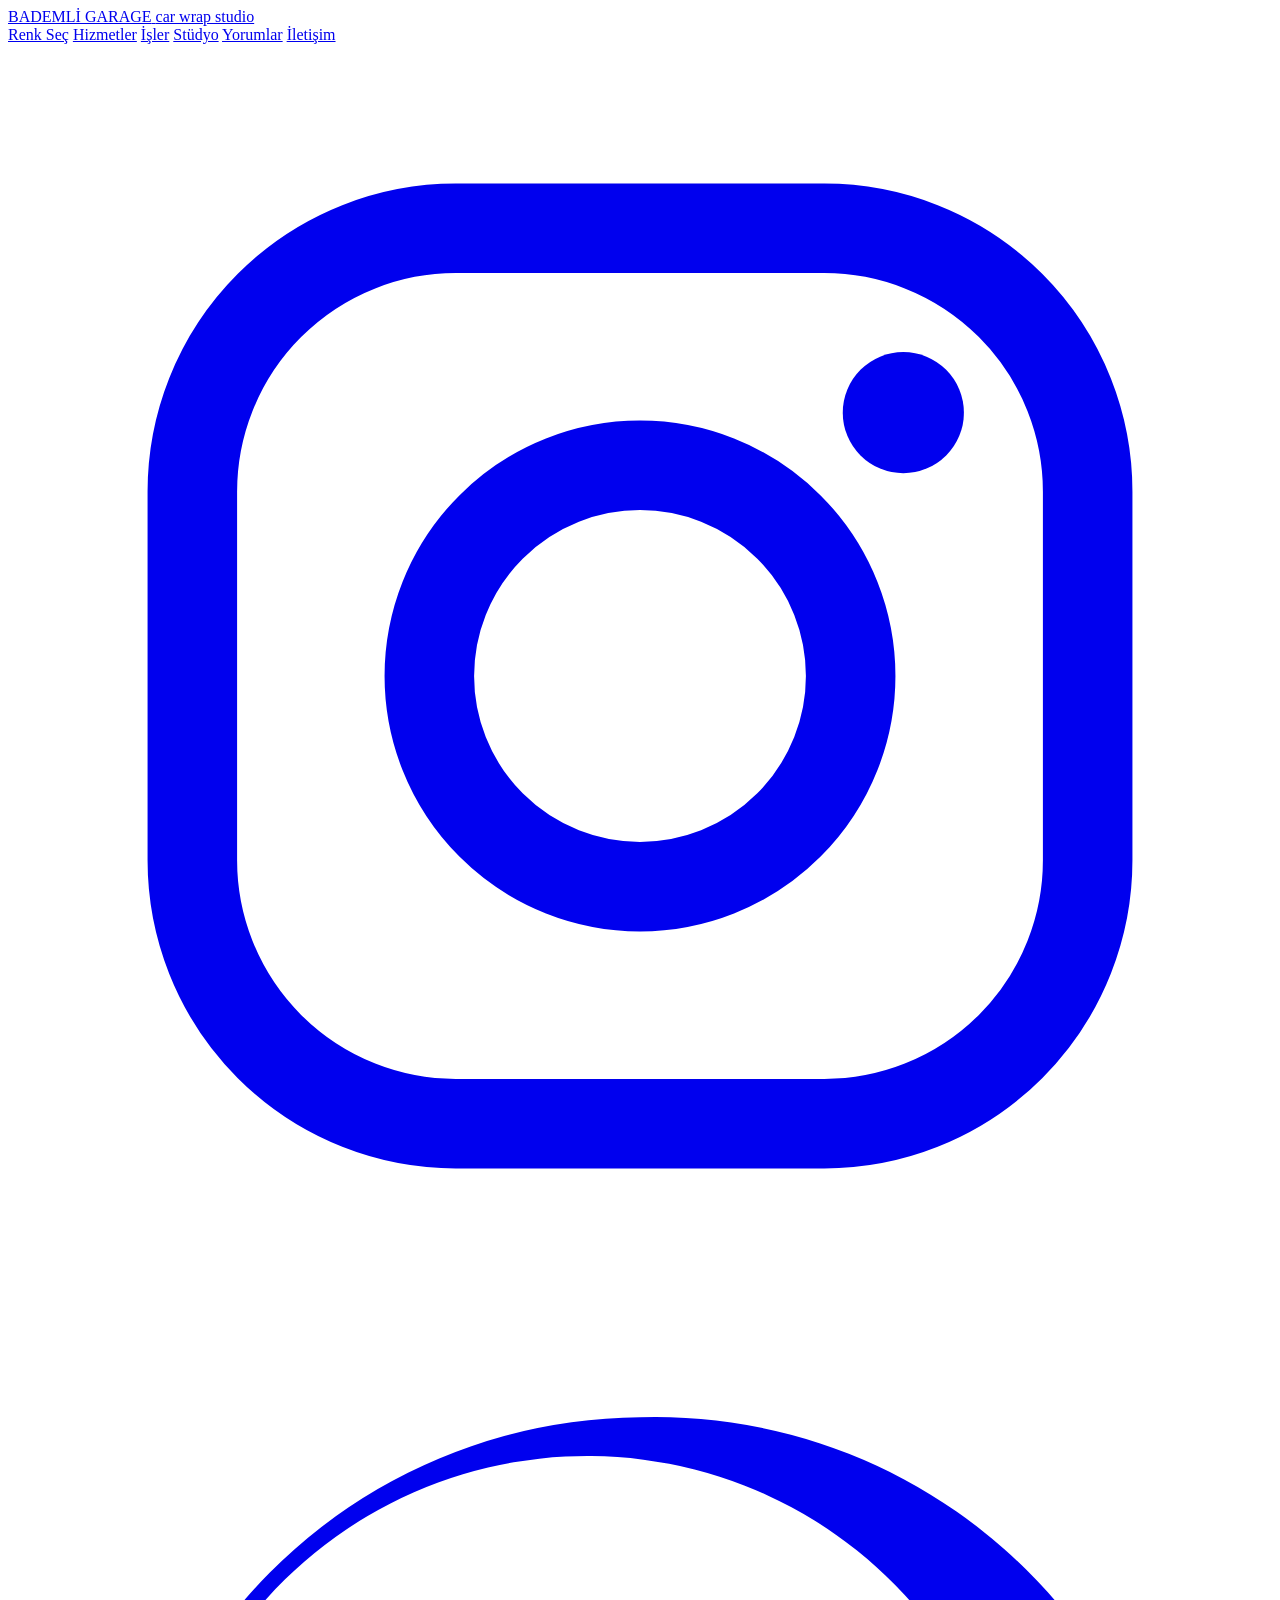
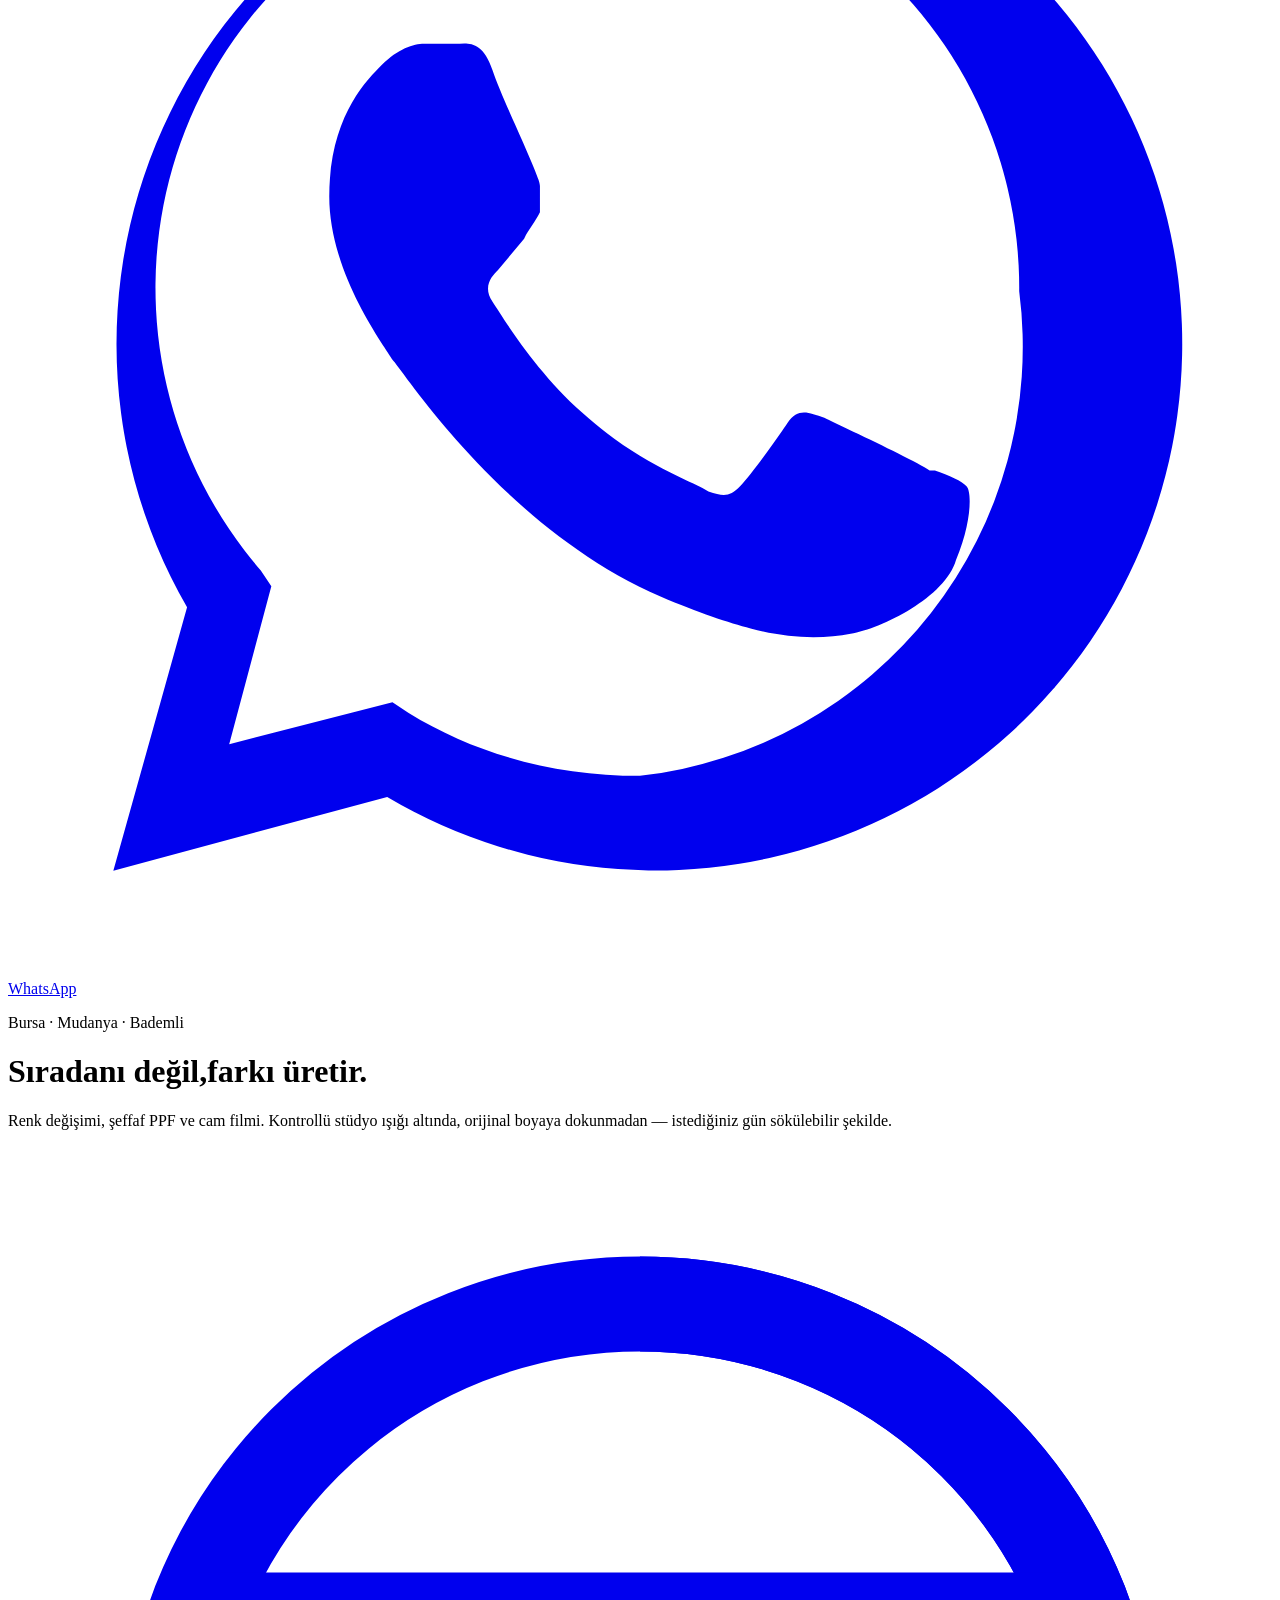
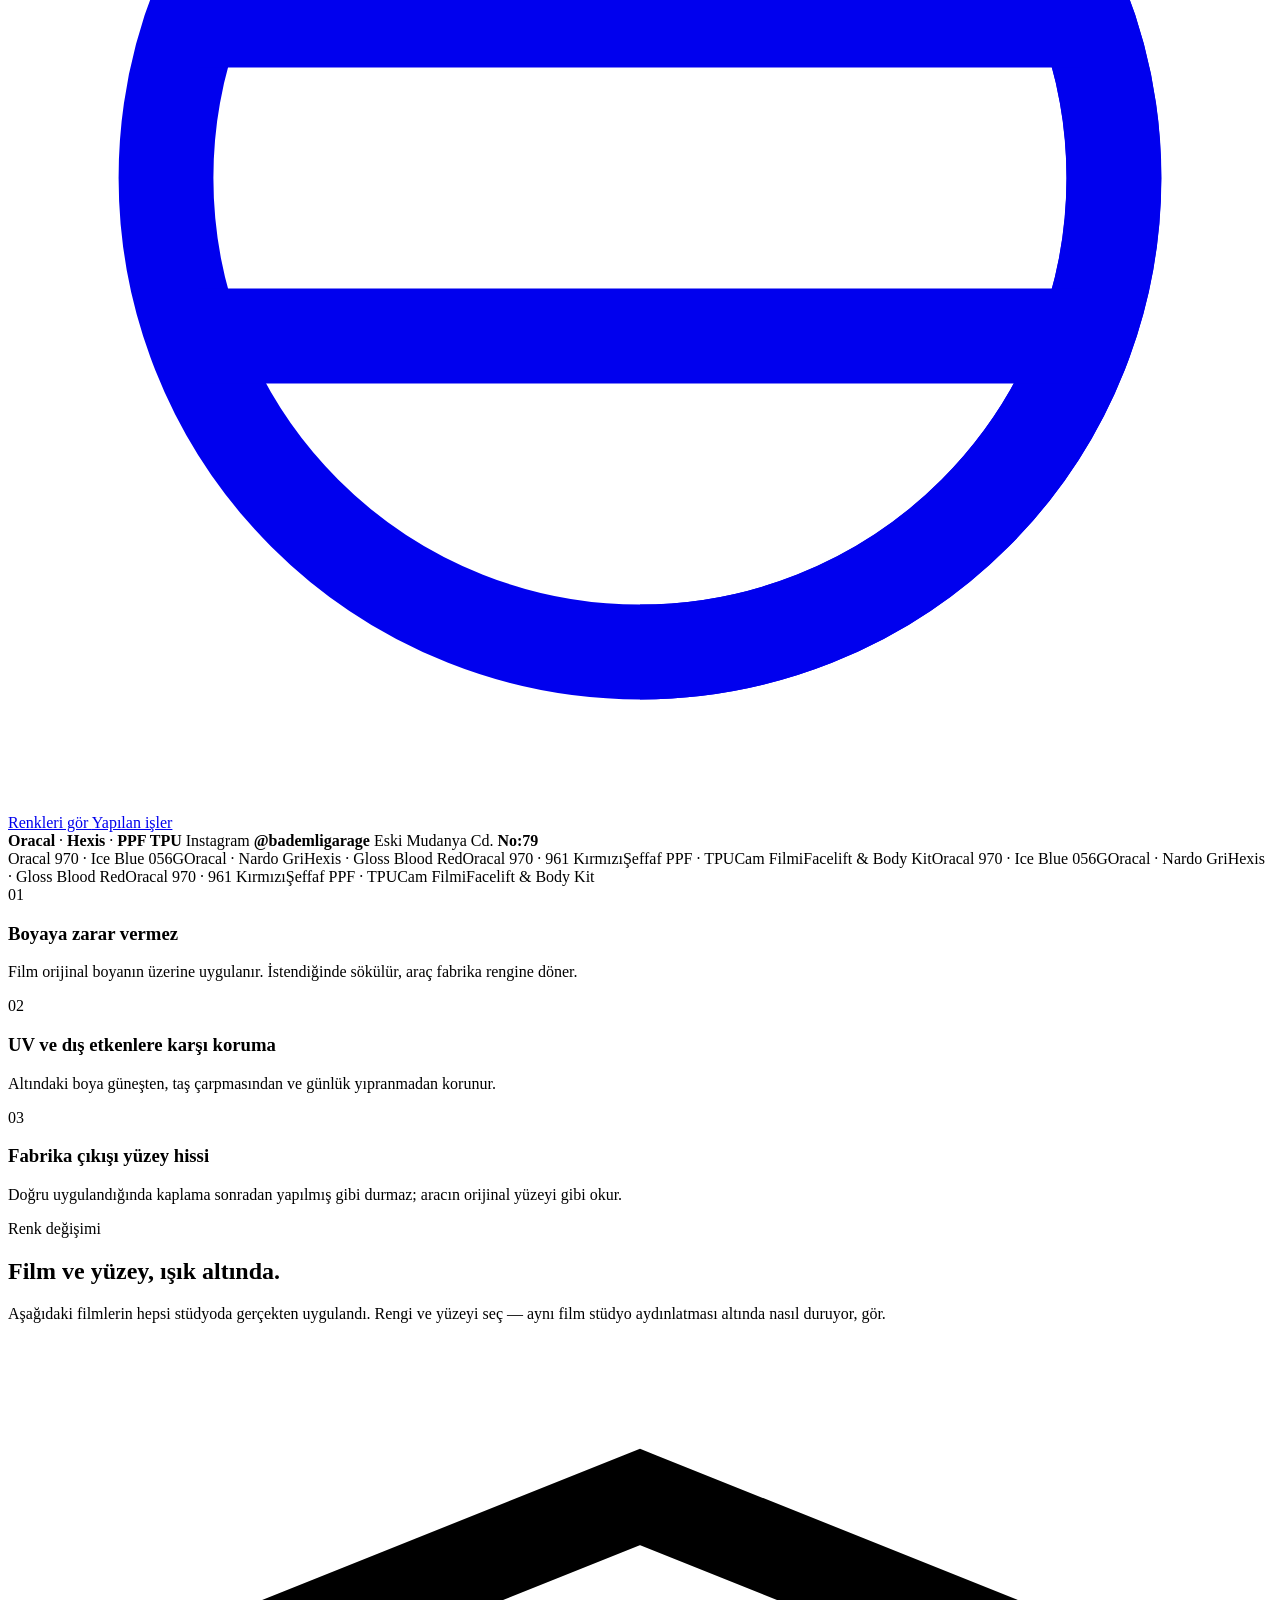
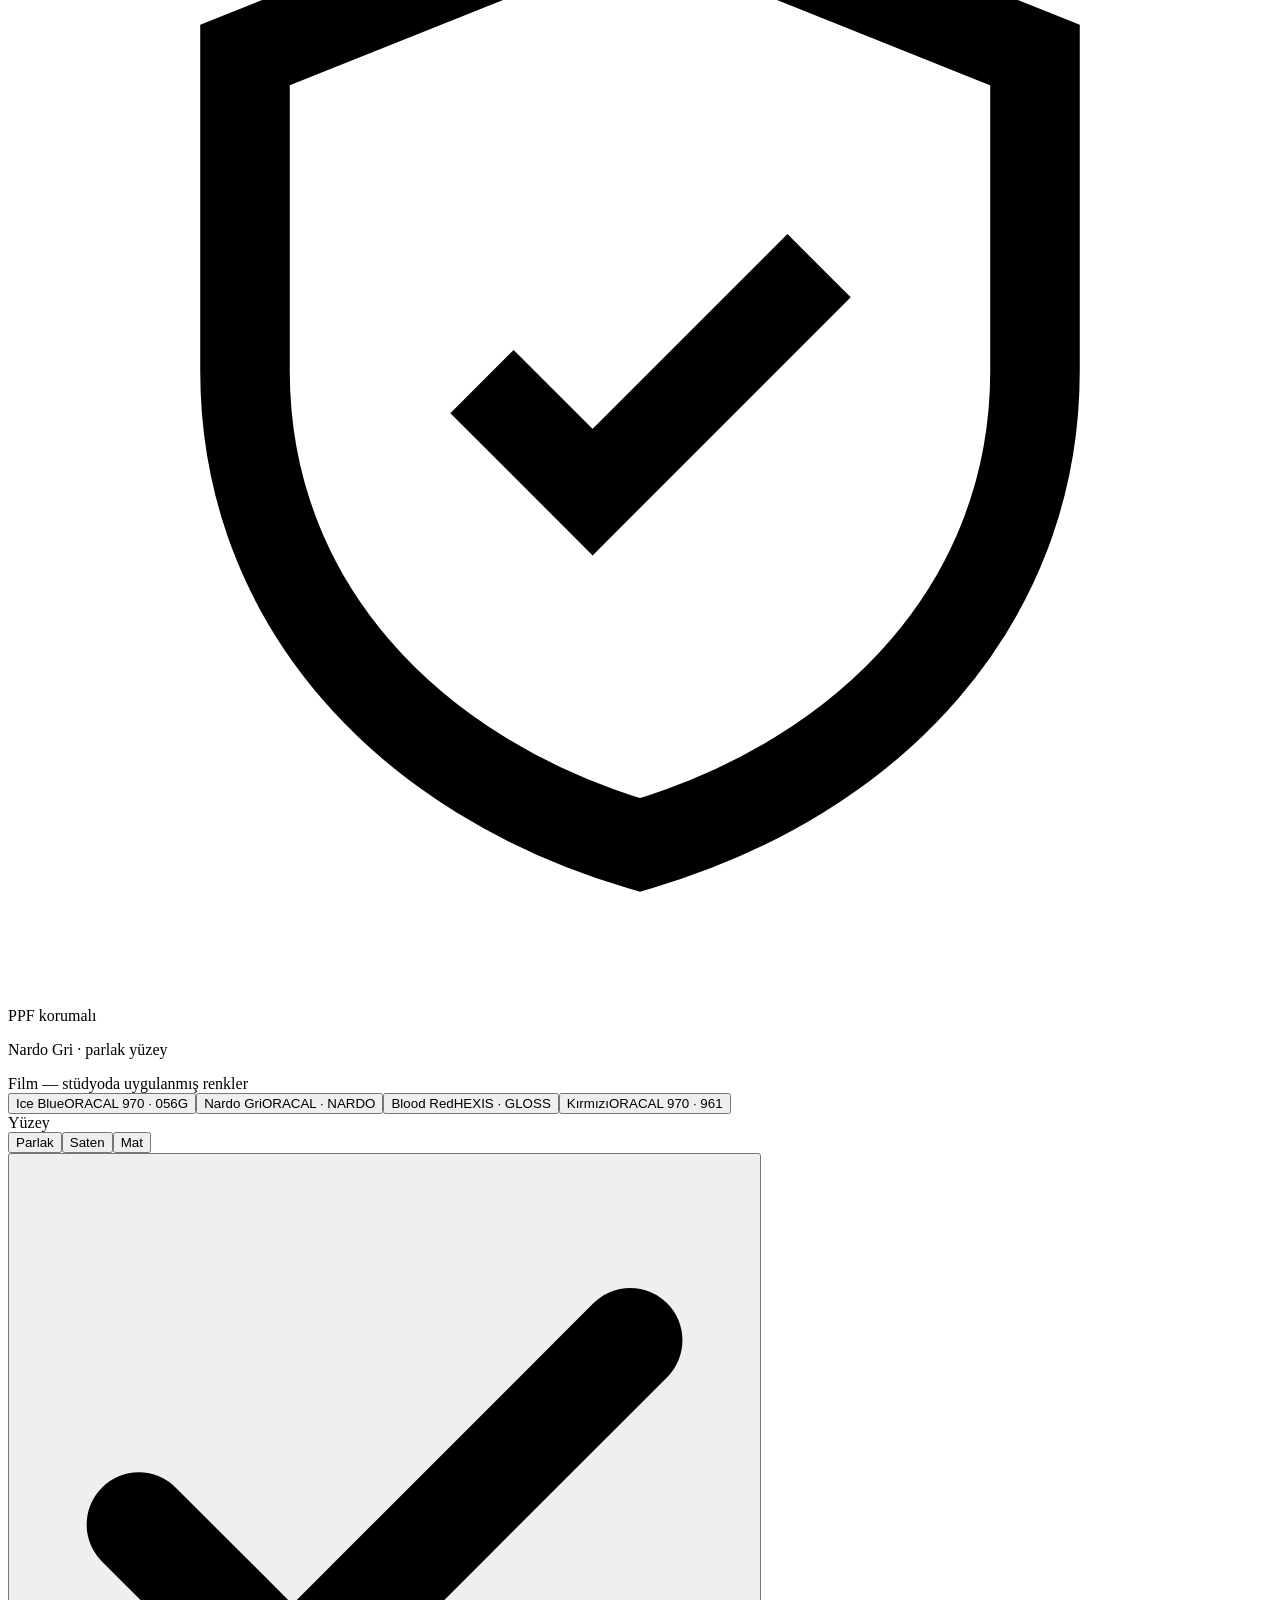
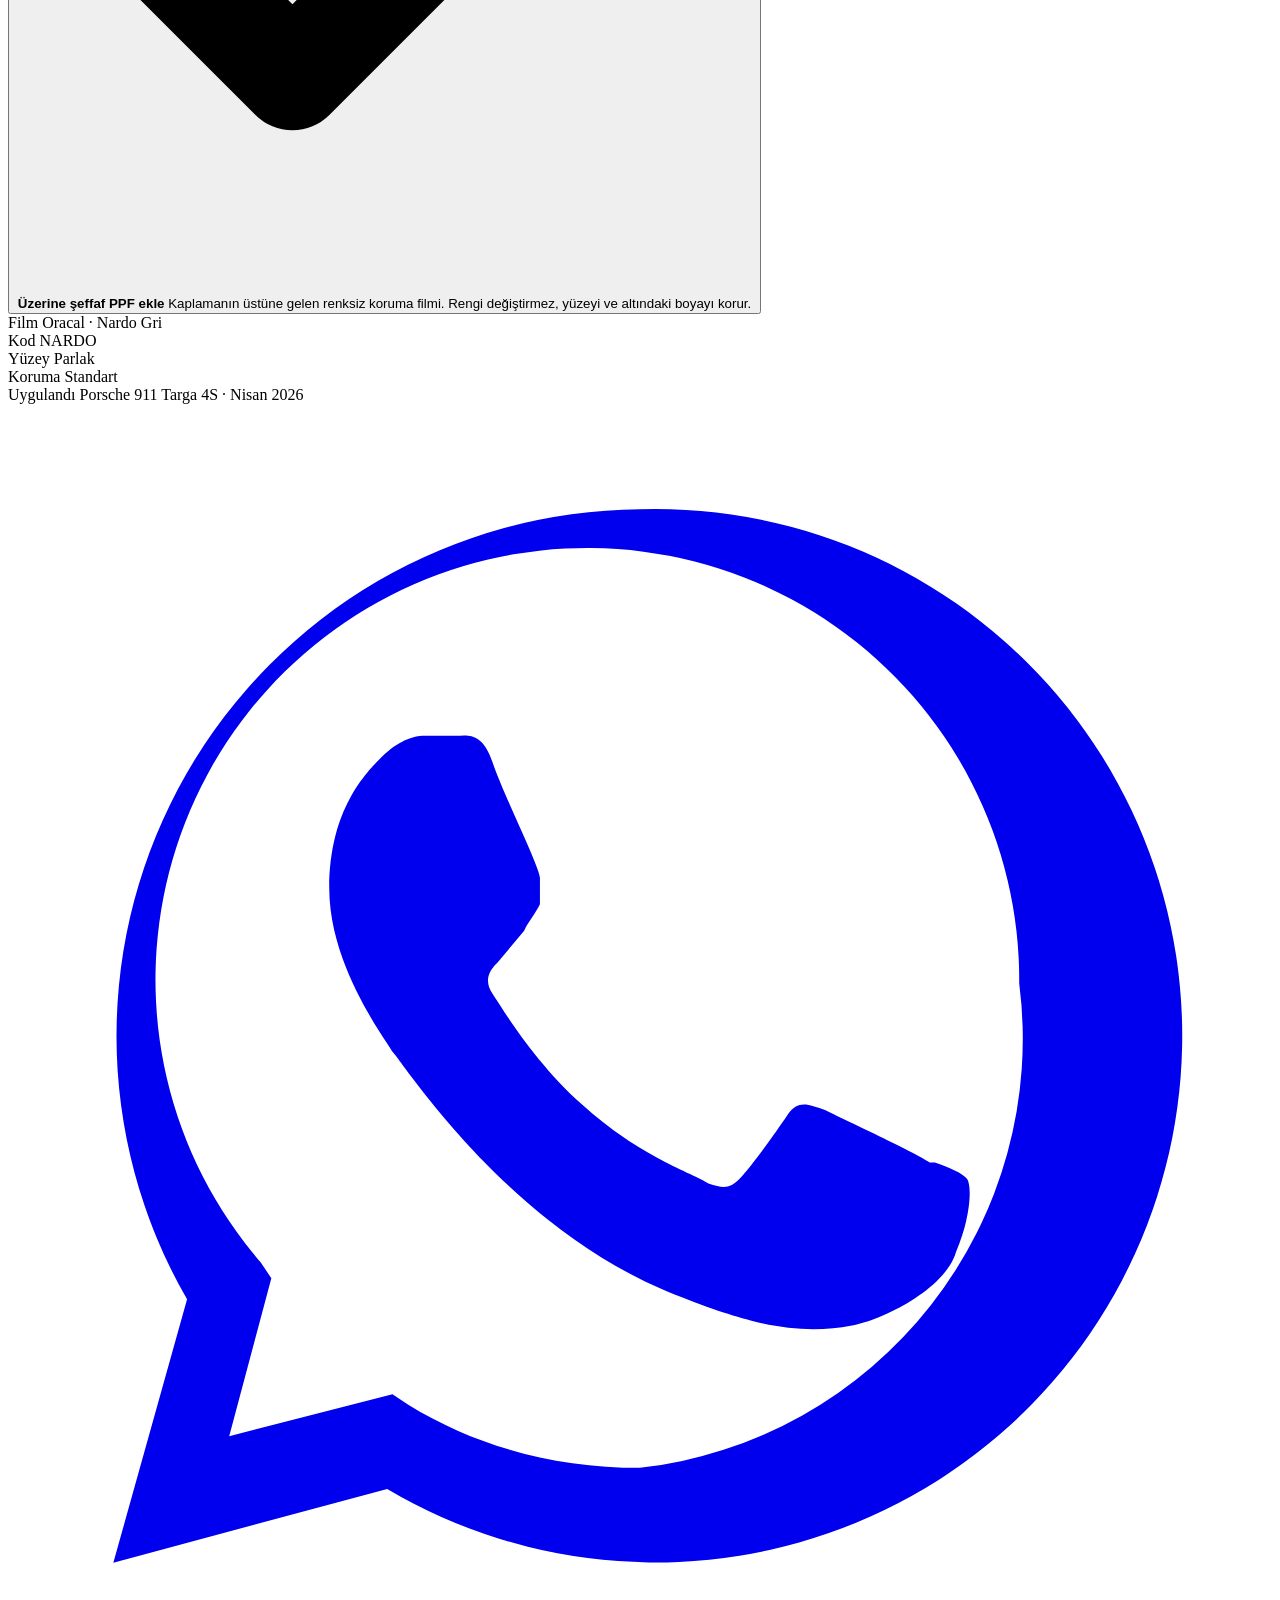
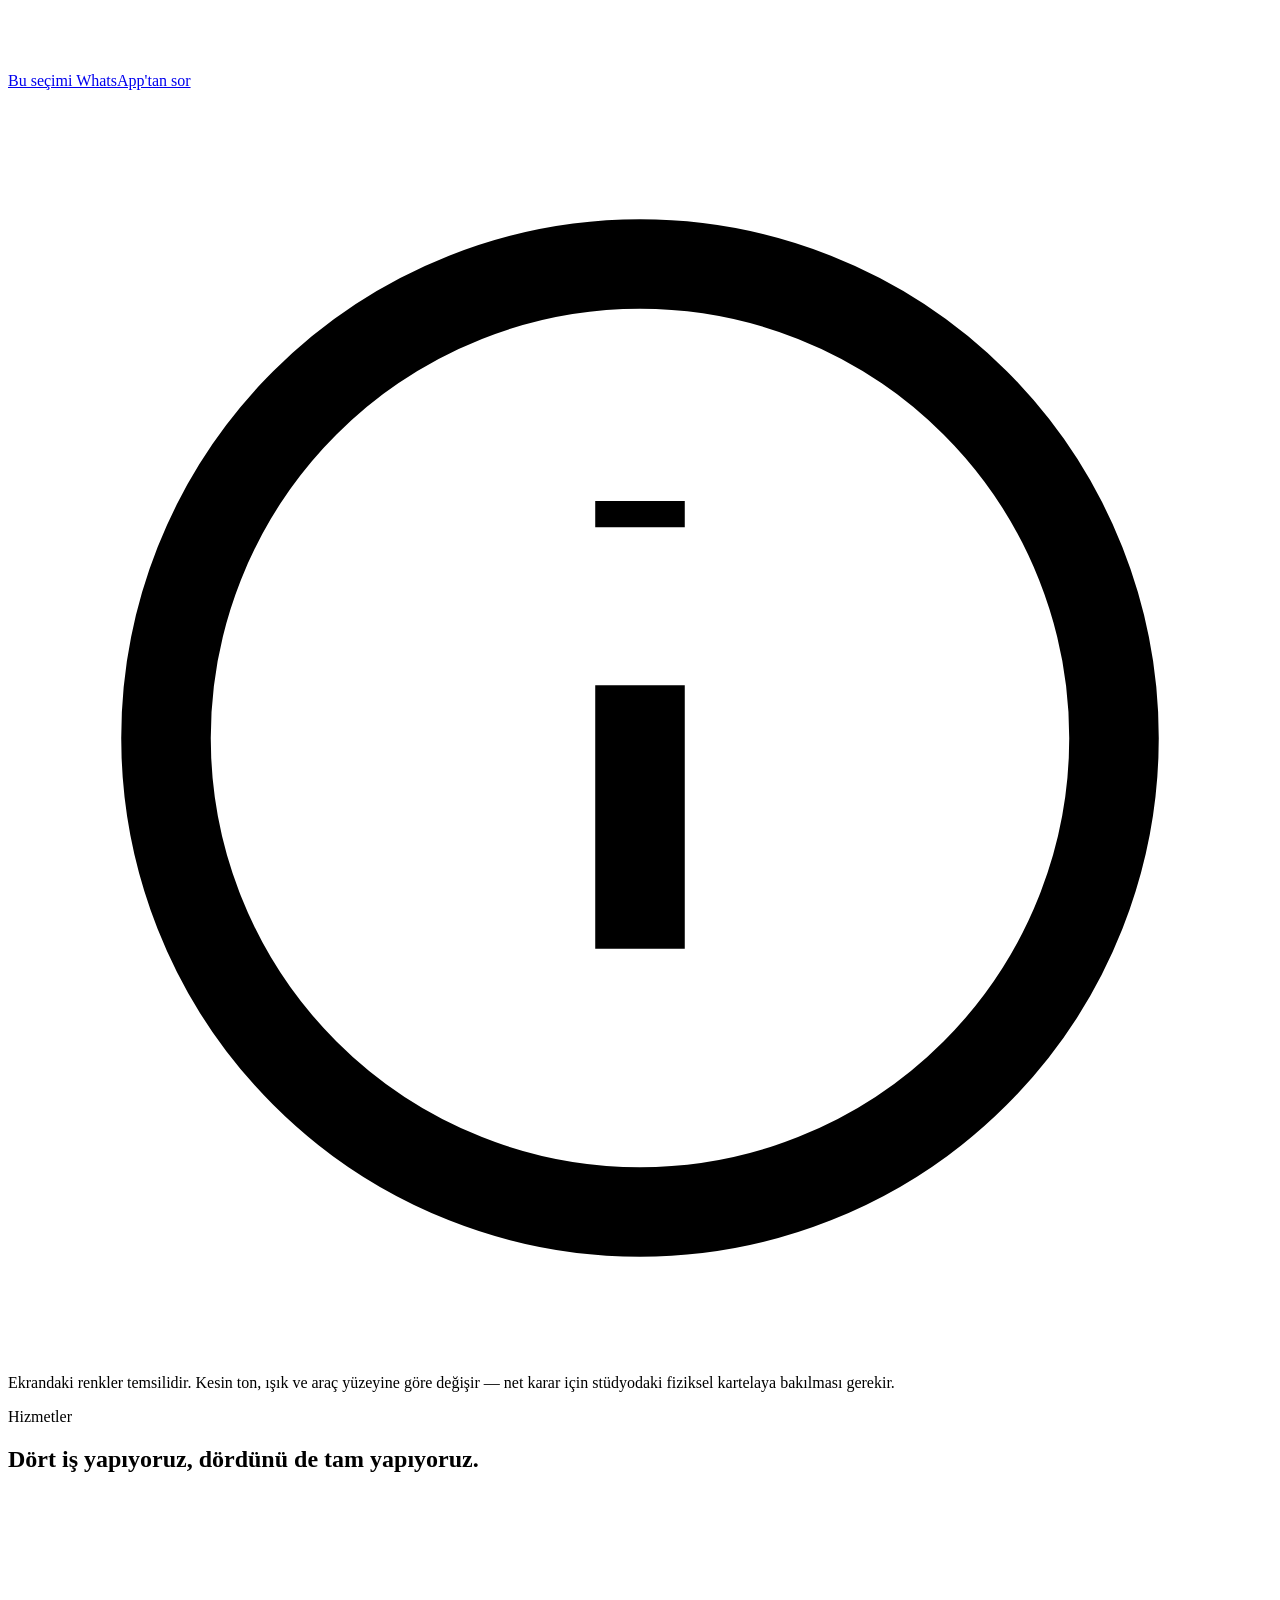
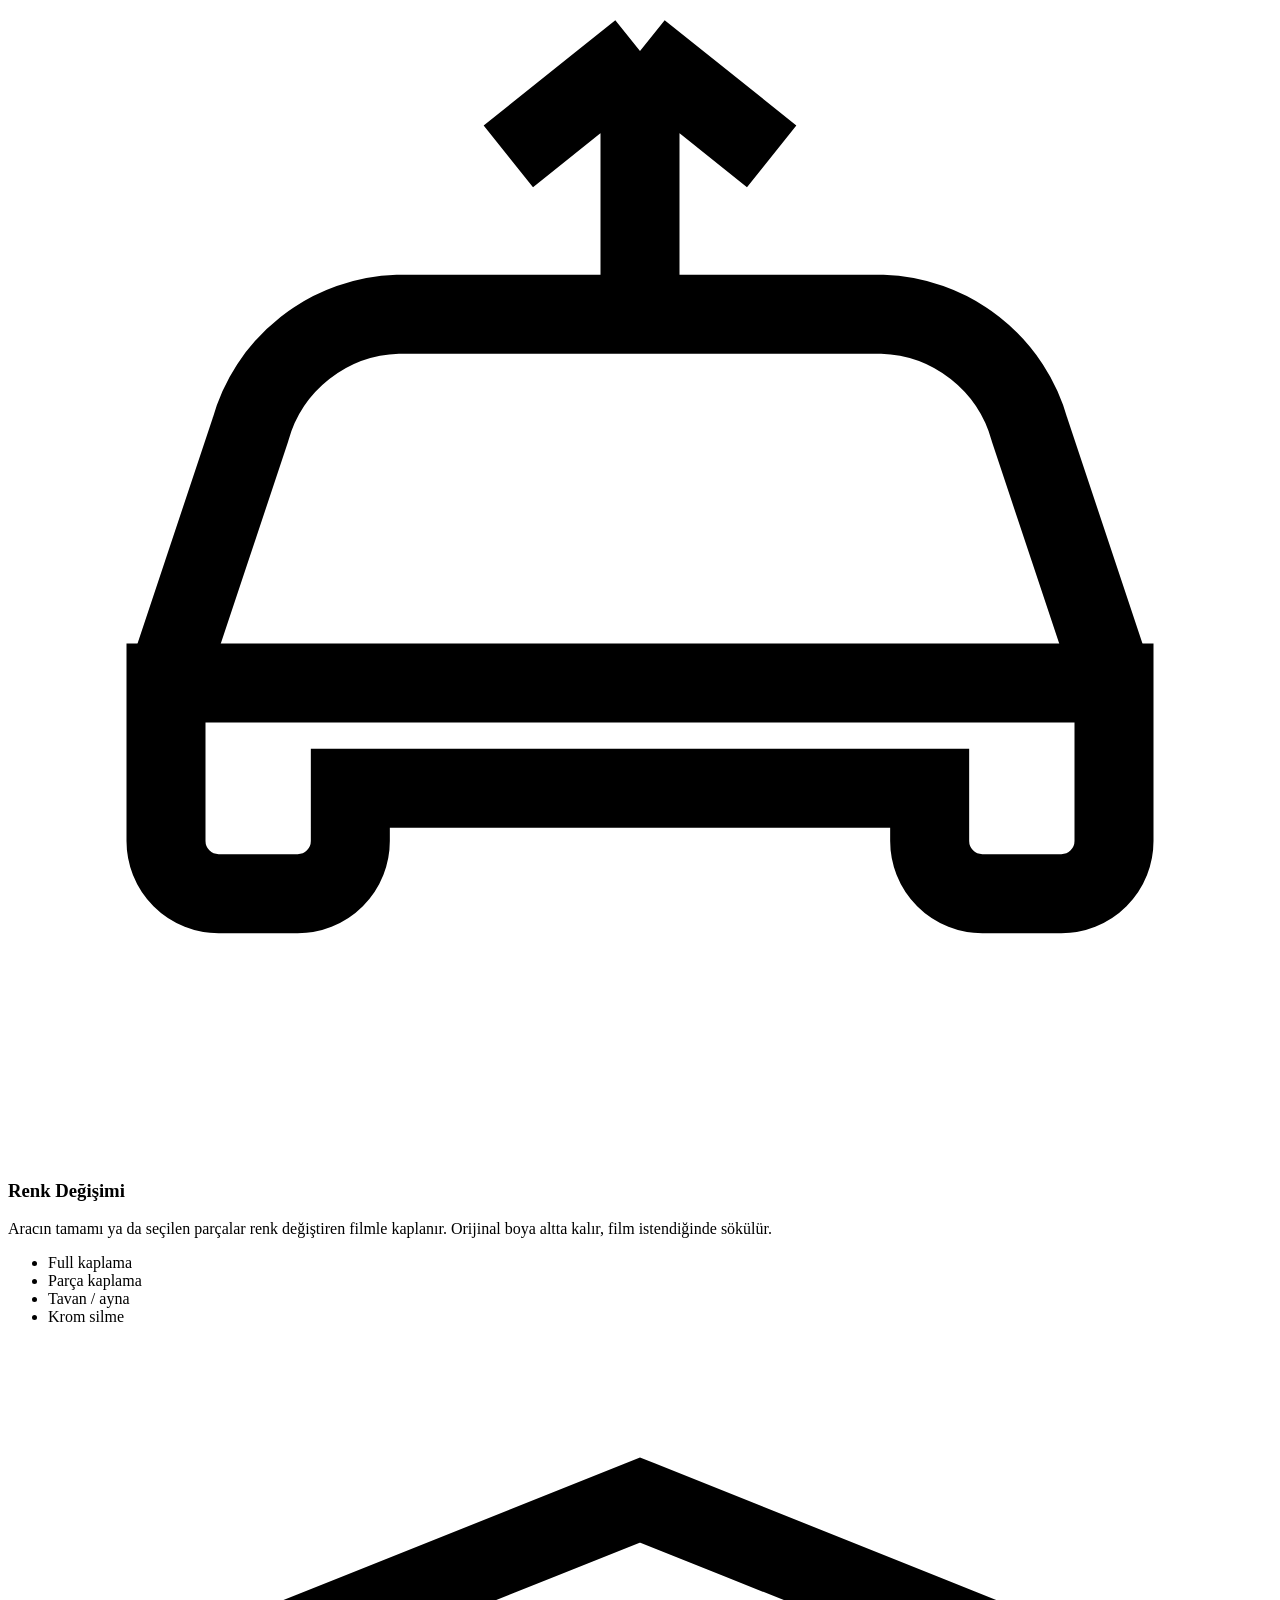
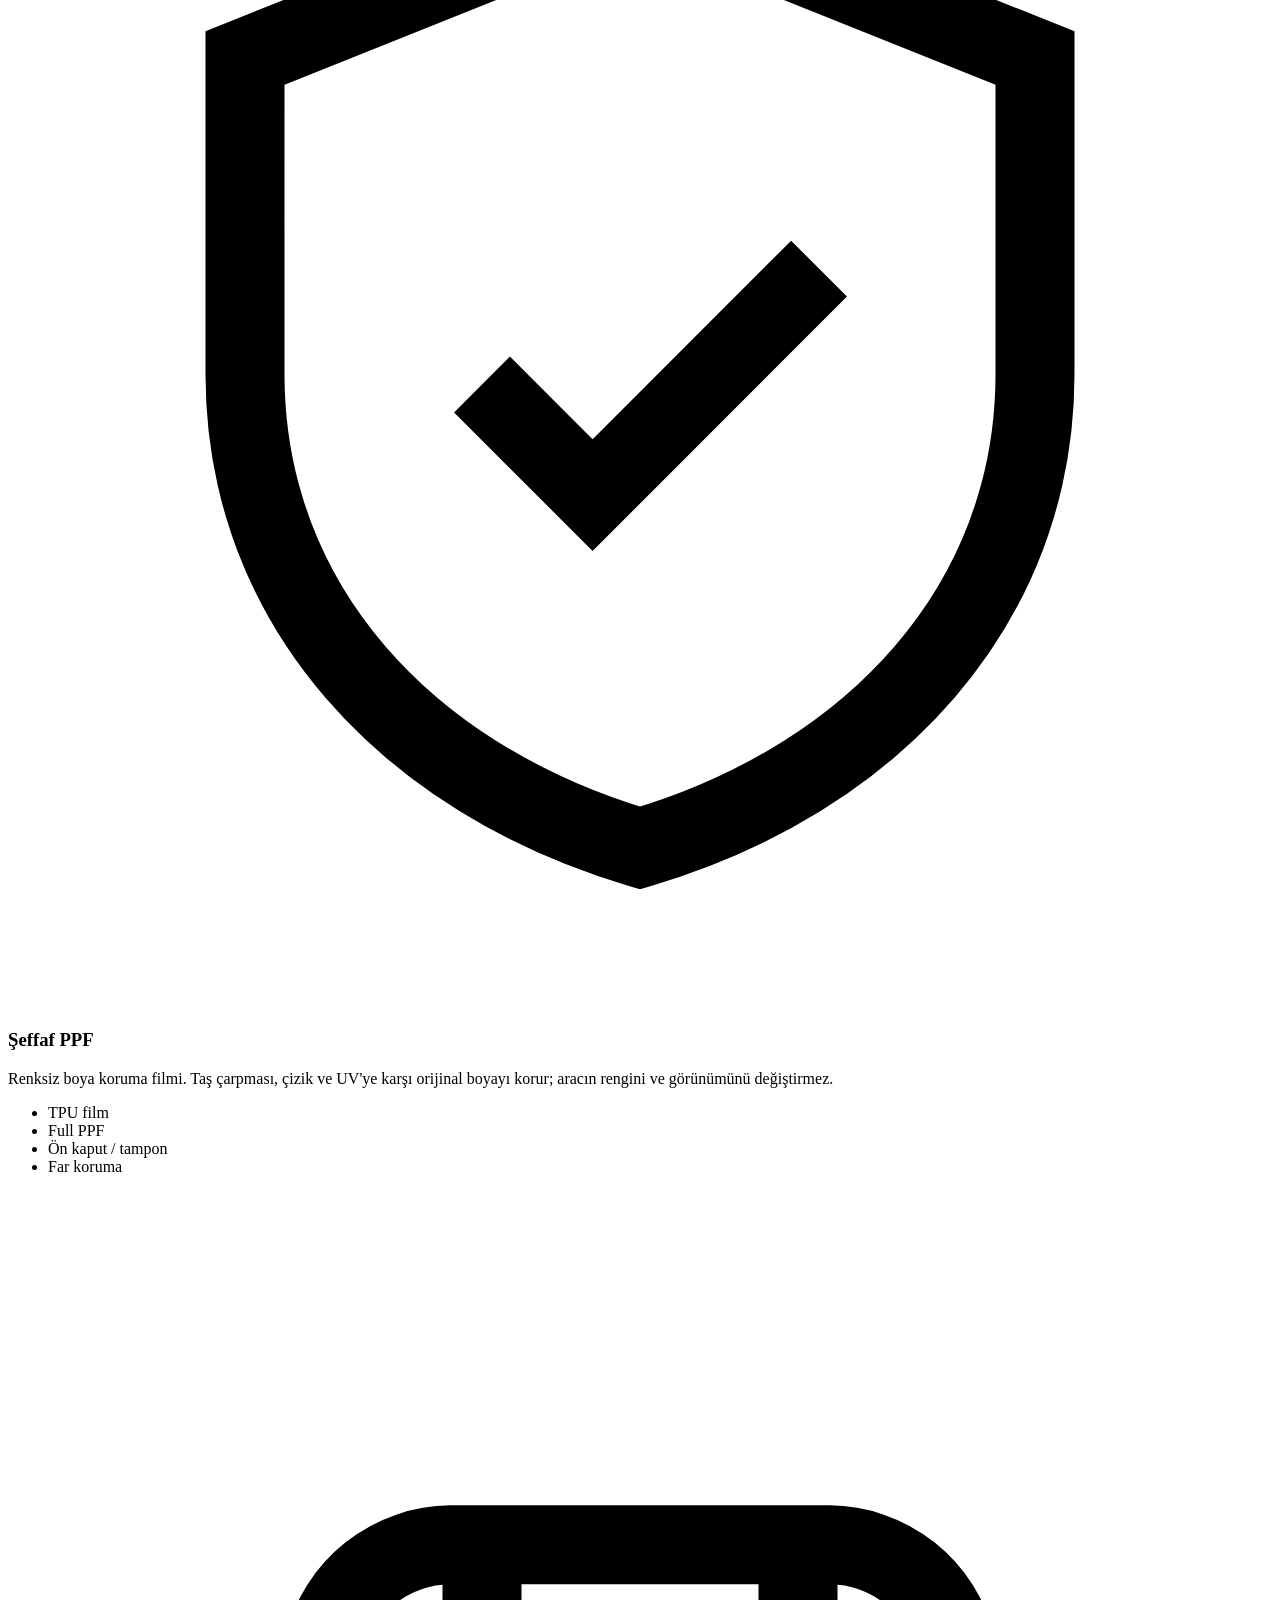
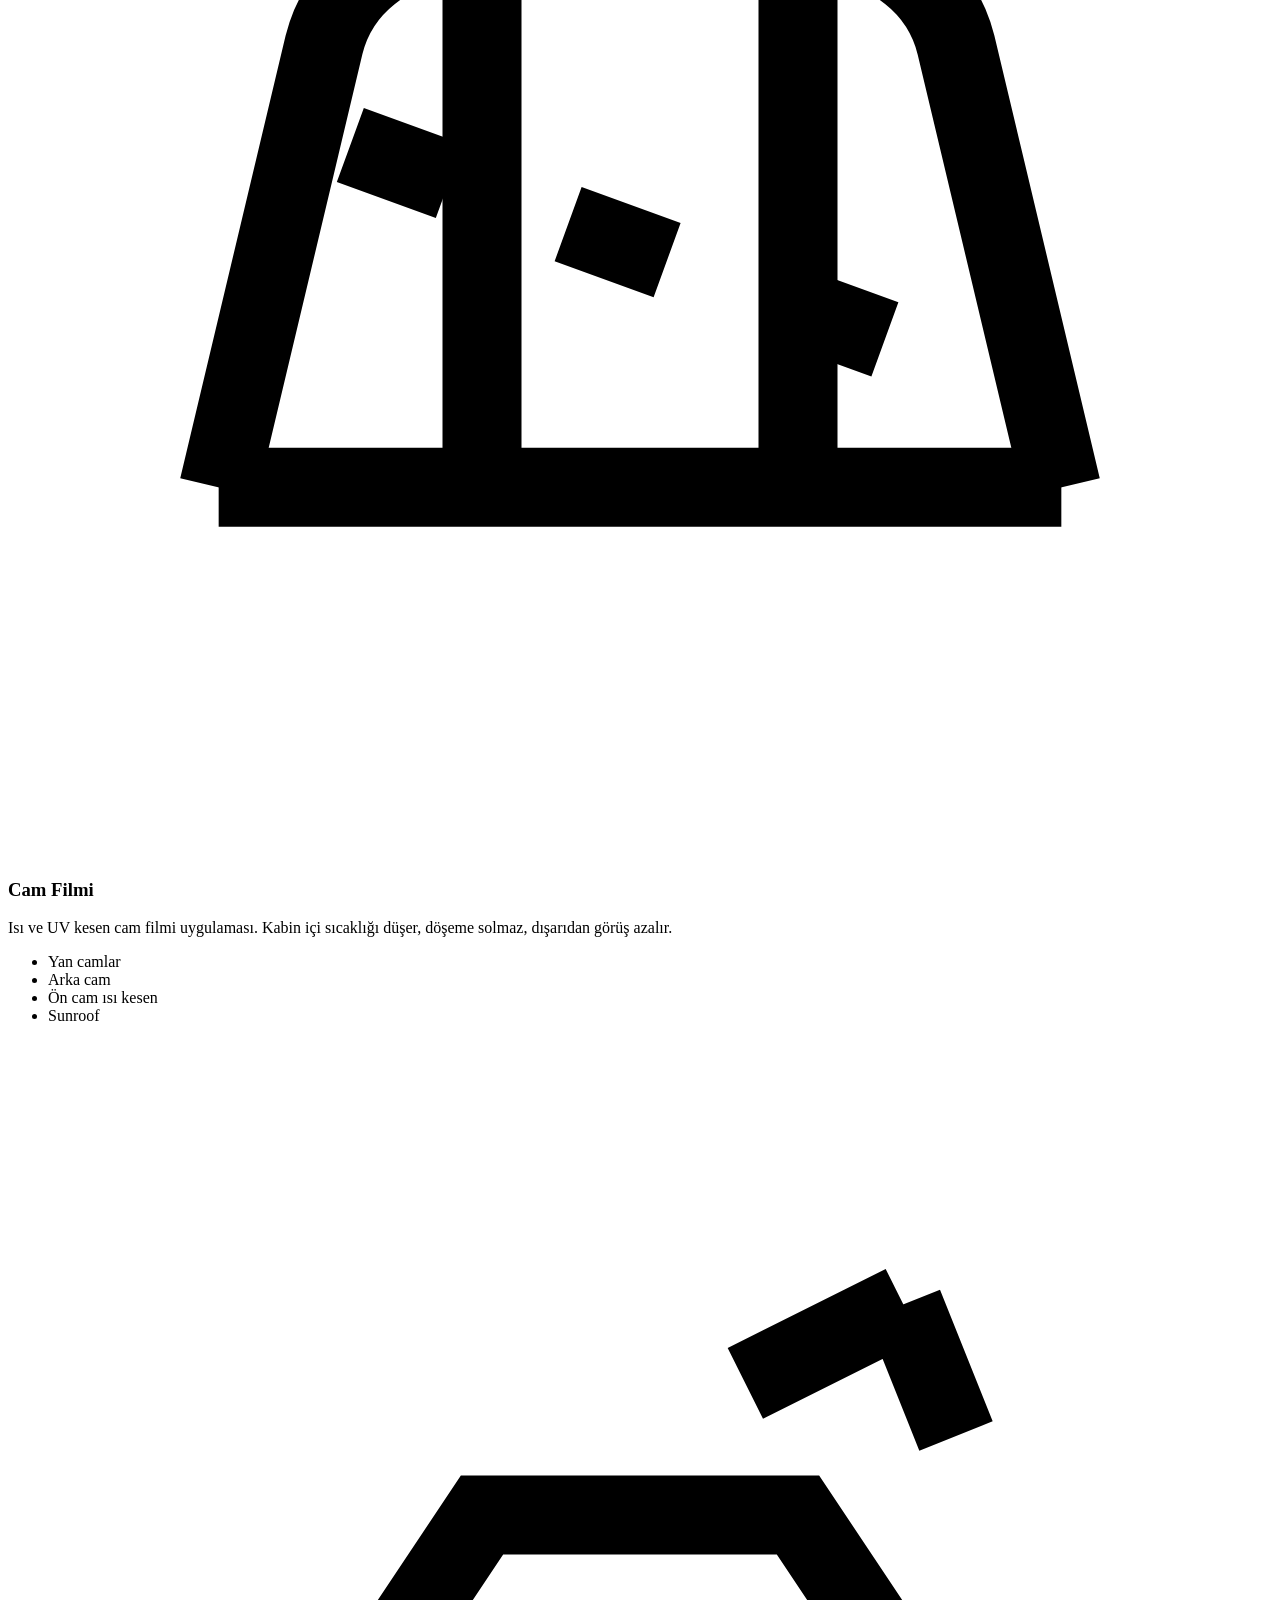
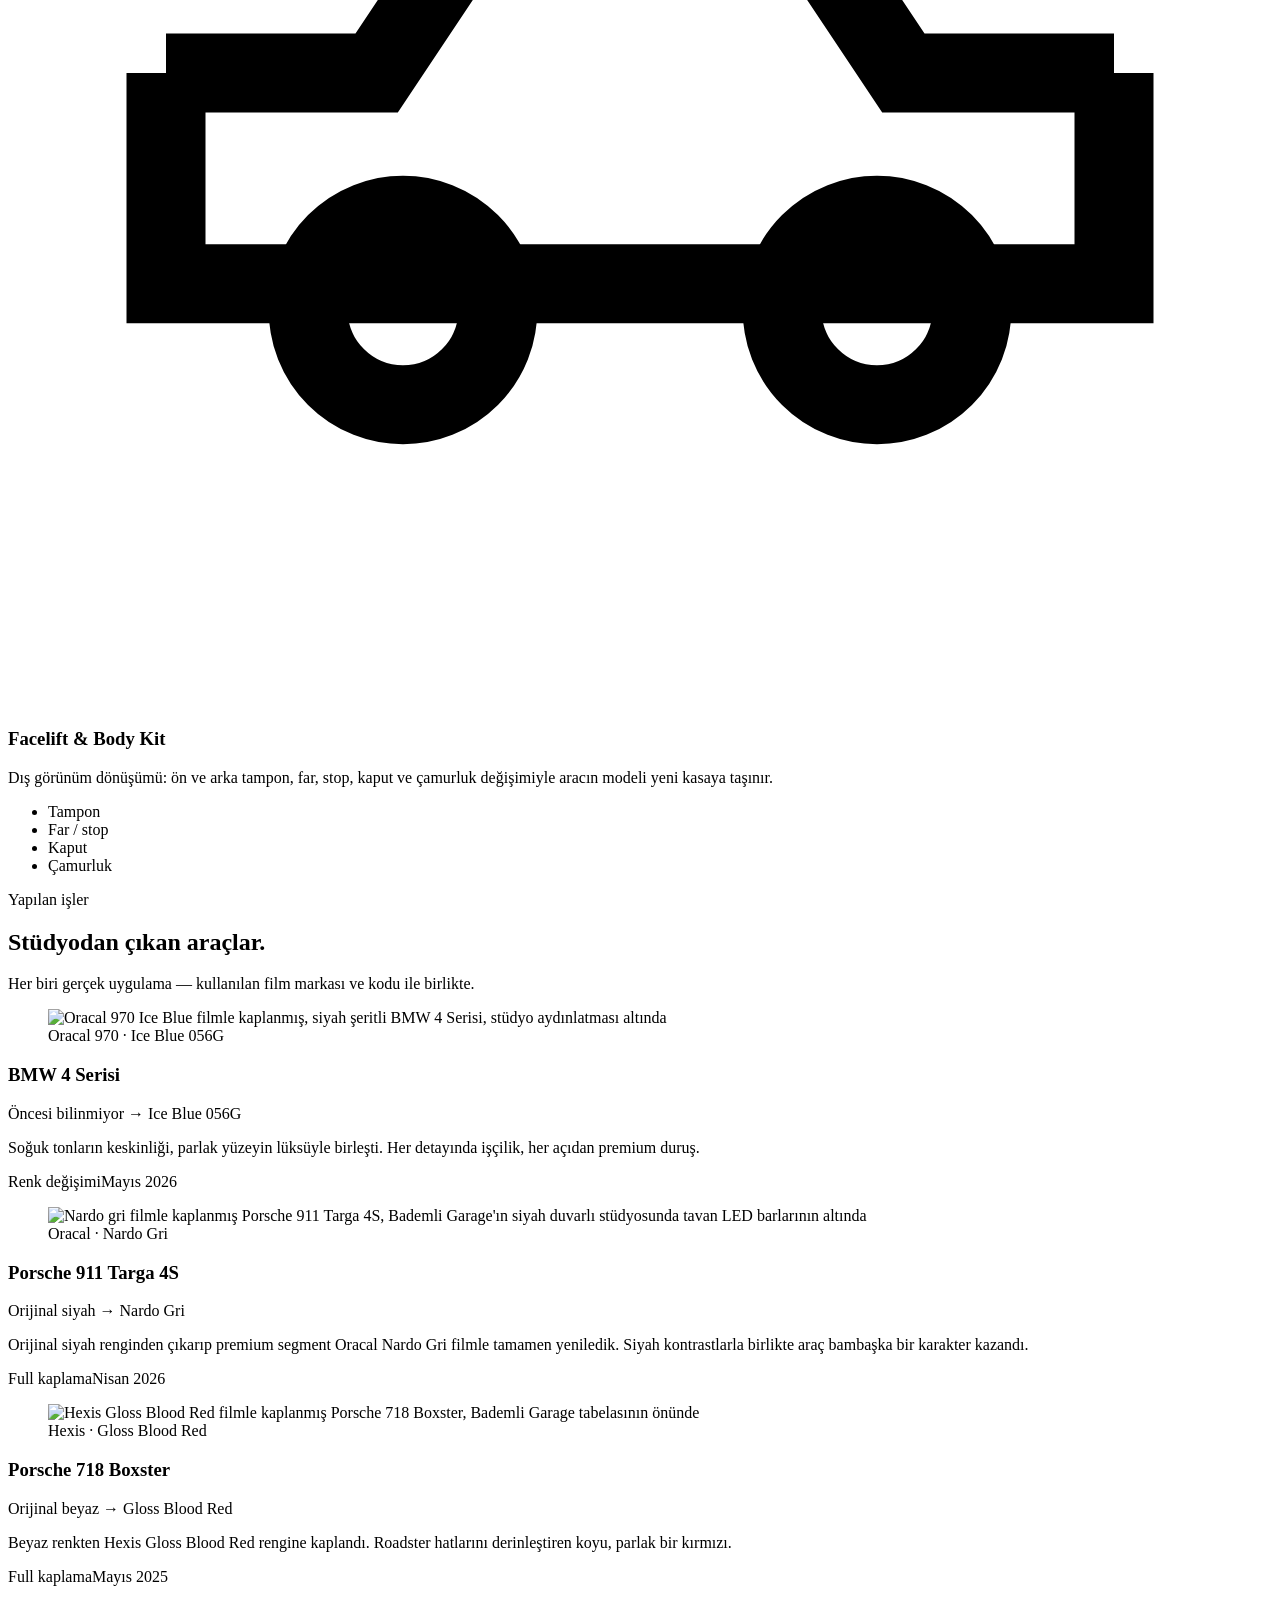
==== bademli-garage/index.html @ d17346f7 "Yeni kullanici adina gore mutlak adresleri guncelle setolab7 -> sertaccoskur. og:url, og:image ve Lo" ====
<!DOCTYPE html>
<html lang="tr">
<head>
<meta charset="utf-8">
<meta name="viewport" content="width=device-width, initial-scale=1, viewport-fit=cover">
<meta name="robots" content="noindex, nofollow">
<title>Bademli Garage — Bursa Araç Kaplama & PPF Stüdyosu</title>
<meta name="description" content="Bursa Mudanya'da premium araç kaplama stüdyosu. Renk değişimi, şeffaf PPF boya koruma filmi, cam filmi ve body kit dönüşümü. Kontrollü stüdyo ışığı altında, boyaya dokunmadan.">
<meta name="theme-color" content="#0A0A0B">
<meta property="og:title" content="Bademli Garage — Bursa Araç Kaplama & PPF Stüdyosu">
<meta property="og:description" content="Sıradanı değil, farkı üretir. Bursa Mudanya'da renk değişimi, şeffaf PPF ve cam filmi.">
<meta property="og:type" content="website">
<meta property="og:locale" content="tr_TR">
<meta property="og:url" content="https://sertaccoskur.github.io/bademli-garage">
<meta property="og:image" content="https://sertaccoskur.github.io/bademli-garage/foto/kare-911.jpg">
<meta name="twitter:card" content="summary_large_image">
<link rel="preconnect" href="https://fonts.googleapis.com">
<link rel="preconnect" href="https://fonts.gstatic.com" crossorigin>
<link href="https://fonts.googleapis.com/css2?family=Space+Grotesk:wght@500;600;700&family=Inter:wght@400;500;600&family=JetBrains+Mono:wght@400;500&display=swap" rel="stylesheet">
<link rel="icon" href="data:image/svg+xml,%3Csvg xmlns='http://www.w3.org/2000/svg' viewBox='0 0 32 32'%3E%3Crect width='32' height='32' rx='7' fill='%230A0A0B'/%3E%3Cpath d='M6 20.5c0-3 2.2-5 5.2-5h9.6c3 0 5.2 2 5.2 5v1.2H6z' fill='%23FCEC04'/%3E%3Ccircle cx='11' cy='22' r='2.6' fill='%230A0A0B'/%3E%3Ccircle cx='21' cy='22' r='2.6' fill='%230A0A0B'/%3E%3Cpath d='M10 15.5l2.4-4.2h7.2l2.4 4.2z' fill='%23FCEC04' opacity='.55'/%3E%3C/svg%3E">
<link rel="stylesheet" href="stil.css">
</head>
<body>

<!-- ================= NAV ================= -->
<nav class="nav" id="nav">
  <a class="brand" href="#top" aria-label="Bademli Garage ana sayfa">
    <span class="brand-mark">BADEMLİ GARAGE</span>
    <span class="brand-tag">car wrap studio</span>
  </a>
  <div class="nav-links">
    <a href="#renk">Renk Seç</a>
    <a href="#hizmetler">Hizmetler</a>
    <a href="#isler">İşler</a>
    <a href="#studyo">Stüdyo</a>
    <a href="#yorumlar">Yorumlar</a>
    <a href="#iletisim">İletişim</a>
  </div>
  <div class="nav-cta">
  <a class="btn btn-ig" href="https://www.instagram.com/bademligarage/" target="_blank" rel="noopener" aria-label="Instagram: @bademligarage"><svg viewBox="0 0 24 24" fill="none" stroke="currentColor" stroke-width="1.7" aria-hidden="true"><rect x="3.5" y="3.5" width="17" height="17" rx="5"/><circle cx="12" cy="12" r="4"/><circle cx="17" cy="7" r="1.15" fill="currentColor" stroke="none"/></svg></a>
  <a class="btn btn-primary" href="https://wa.me/905424958239" target="_blank" rel="noopener">
    <svg viewBox="0 0 24 24" fill="currentColor" aria-hidden="true"><path d="M17.5 14.4c-.3-.2-1.8-.9-2-1-.3-.1-.5-.2-.7.1-.2.3-.7 1-.9 1.2-.2.2-.3.2-.6.1-.3-.2-1.3-.5-2.4-1.5-.9-.8-1.5-1.8-1.7-2.1-.2-.3 0-.5.1-.6l.5-.6c.1-.2.2-.3.3-.5 0-.2 0-.4 0-.5 0-.2-.7-1.6-.9-2.2-.2-.6-.5-.5-.7-.5h-.6c-.2 0-.5.1-.8.4-.3.3-1 1-1 2.5s1.1 2.9 1.2 3.1c.2.2 2.1 3.2 5.1 4.5.7.3 1.3.5 1.7.6.7.2 1.4.2 1.9.1.6-.1 1.8-.7 2-1.4.3-.7.3-1.3.2-1.4-.1-.1-.3-.2-.6-.3zM12 2a10 10 0 00-8.6 15L2 22l5.2-1.4A10 10 0 1012 2zm0 18.2c-1.6 0-3.1-.4-4.4-1.2l-.3-.2-3.1.8.8-3-.2-.3a8.2 8.2 0 1114.4-5.3 8.2 8.2 0 01-7.2 9.2z"/></svg>
    <span>WhatsApp</span>
  </a>
  </div>
</nav>

<!-- ================= HERO ================= -->
<header class="hero" id="top">
  <div class="hero-lights" aria-hidden="true">
    <span class="led"></span><span class="led"></span><span class="led"></span>
    <span class="led"></span><span class="led"></span>
  </div>
  <div class="hero-glow" aria-hidden="true"></div>
  <div class="hero-floor" aria-hidden="true"></div>

  <div class="wrap hero-inner">
    <p class="eyebrow reveal">Bursa · Mudanya · Bademli</p>
    <h1 class="reveal d1">Sıradanı değil,<span class="l2">farkı üretir.</span></h1>
    <p class="hero-sub reveal d2">
      Renk değişimi, şeffaf PPF ve cam filmi. Kontrollü stüdyo ışığı altında,
      orijinal boyaya dokunmadan — istediğiniz gün sökülebilir şekilde.
    </p>
    <div class="hero-cta reveal d3">
      <a class="btn btn-primary" href="#renk">
        <svg viewBox="0 0 24 24" fill="none" stroke="currentColor" stroke-width="1.8" aria-hidden="true"><circle cx="12" cy="12" r="9"/><path d="M12 3a9 9 0 010 18"/><path d="M3.6 9h16.8M3.6 15h16.8"/></svg>
        Renkleri gör
      </a>
      <a class="btn btn-ghost" href="#isler">Yapılan işler</a>
    </div>
    <div class="hero-meta reveal d4">
      <span><b>Oracal</b> · <b>Hexis</b> · <b>PPF TPU</b></span>
      <span>Instagram <b>@bademligarage</b></span>
      <span>Eski Mudanya Cd. <b>No:79</b></span>
    </div>
  </div>
</header>

<!-- ================= TICKER ================= -->
<div class="ticker" aria-hidden="true">
  <div class="ticker-track" id="tickerTrack"></div>
</div>

<!-- ================= SÖZ ================= -->
<section class="section" style="padding-block:0">
  <div class="promise">
    <div class="promise-cell reveal">
      <div class="n">01</div>
      <h3>Boyaya zarar vermez</h3>
      <p>Film orijinal boyanın üzerine uygulanır. İstendiğinde sökülür, araç fabrika rengine döner.</p>
    </div>
    <div class="promise-cell reveal d1">
      <div class="n">02</div>
      <h3>UV ve dış etkenlere karşı koruma</h3>
      <p>Altındaki boya güneşten, taş çarpmasından ve günlük yıpranmadan korunur.</p>
    </div>
    <div class="promise-cell reveal d2">
      <div class="n">03</div>
      <h3>Fabrika çıkışı yüzey hissi</h3>
      <p>Doğru uygulandığında kaplama sonradan yapılmış gibi durmaz; aracın orijinal yüzeyi gibi okur.</p>
    </div>
  </div>
</section>

<!-- ================= KONFİGÜRATÖR ================= -->
<section class="section" id="renk">
  <div class="wrap cfg">
    <div class="section-head reveal">
      <p class="eyebrow">Renk değişimi</p>
      <h2>Film ve yüzey, ışık altında.</h2>
      <p>
        Aşağıdaki filmlerin hepsi stüdyoda gerçekten uygulandı. Rengi ve yüzeyi seç —
        aynı film stüdyo aydınlatması altında nasıl duruyor, gör.
      </p>
    </div>

    <div class="cfg-stage reveal d1">
      <span class="stage-led a" aria-hidden="true"></span>
      <span class="stage-led b" aria-hidden="true"></span>

      <div class="film-panel">
        <div class="film-surface" id="filmSurface">
          <span class="fl fl1" aria-hidden="true"></span>
          <span class="fl fl2" aria-hidden="true"></span>
          <span class="fl fl3" aria-hidden="true"></span>
          <span class="film-sweep" id="filmSweep" aria-hidden="true"></span>
          <span class="film-ppf" id="filmPpf" aria-hidden="true">
            <svg viewBox="0 0 24 24" fill="none" stroke="currentColor" stroke-width="1.7"><path d="M12 3l7.5 3v6c0 4.4-3.1 7.7-7.5 9-4.4-1.3-7.5-4.6-7.5-9V6z"/><path d="M9 12.2l2.1 2.1L15.4 10"/></svg>
            PPF korumalı
          </span>
        </div>
        <p class="film-caption" id="filmCaption">Nardo Gri · parlak yüzey</p>
      </div>
    </div>

    <div class="cfg-controls reveal d2">
      <div>
        <span class="ctrl-label">Film — stüdyoda uygulanmış renkler</span>
        <div class="swatches" id="swatches" role="group" aria-label="Kaplama filmi seçimi"></div>

        <span class="ctrl-label" style="margin-top:28px">Yüzey</span>
        <div class="finish-row" id="finishes" role="group" aria-label="Yüzey seçimi"></div>

        <button class="ppf-toggle" id="ppfBtn" aria-pressed="false">
          <span class="ppf-box" aria-hidden="true">
            <svg viewBox="0 0 24 24" fill="none" stroke="currentColor" stroke-width="3.4" stroke-linecap="round" stroke-linejoin="round"><path d="M20 6L9 17l-5-5"/></svg>
          </span>
          <span class="ppf-txt">
            <strong>Üzerine şeffaf PPF ekle</strong>
            <span>Kaplamanın üstüne gelen renksiz koruma filmi. Rengi değiştirmez, yüzeyi ve altındaki boyayı korur.</span>
          </span>
        </button>
      </div>

      <aside class="cfg-readout" aria-live="polite">
        <div class="ro-row">
          <span class="ro-k">Film</span>
          <span class="ro-v" id="roFilm">—</span>
        </div>
        <div class="ro-row">
          <span class="ro-k">Kod</span>
          <span class="ro-v" id="roCode">—</span>
        </div>
        <div class="ro-row">
          <span class="ro-k">Yüzey</span>
          <span class="ro-v" id="roFinish">—</span>
        </div>
        <div class="ro-row">
          <span class="ro-k">Koruma</span>
          <span class="ro-v" id="roPpf">—</span>
        </div>
        <div class="ro-row">
          <span class="ro-k">Uygulandı</span>
          <span class="ro-v" id="roRef">—</span>
        </div>

        <a class="btn btn-primary" id="roCta" href="https://wa.me/905424958239" target="_blank" rel="noopener">
          <svg viewBox="0 0 24 24" fill="currentColor" aria-hidden="true"><path d="M17.5 14.4c-.3-.2-1.8-.9-2-1-.3-.1-.5-.2-.7.1-.2.3-.7 1-.9 1.2-.2.2-.3.2-.6.1-.3-.2-1.3-.5-2.4-1.5-.9-.8-1.5-1.8-1.7-2.1-.2-.3 0-.5.1-.6l.5-.6c.1-.2.2-.3.3-.5 0-.2 0-.4 0-.5 0-.2-.7-1.6-.9-2.2-.2-.6-.5-.5-.7-.5h-.6c-.2 0-.5.1-.8.4-.3.3-1 1-1 2.5s1.1 2.9 1.2 3.1c.2.2 2.1 3.2 5.1 4.5.7.3 1.3.5 1.7.6.7.2 1.4.2 1.9.1.6-.1 1.8-.7 2-1.4.3-.7.3-1.3.2-1.4-.1-.1-.3-.2-.6-.3zM12 2a10 10 0 00-8.6 15L2 22l5.2-1.4A10 10 0 1012 2zm0 18.2c-1.6 0-3.1-.4-4.4-1.2l-.3-.2-3.1.8.8-3-.2-.3a8.2 8.2 0 1114.4-5.3 8.2 8.2 0 01-7.2 9.2z"/></svg>
          Bu seçimi WhatsApp'tan sor
        </a>

        <p class="cfg-note">
          <svg viewBox="0 0 24 24" fill="none" stroke="currentColor" stroke-width="1.7" aria-hidden="true"><circle cx="12" cy="12" r="9"/><path d="M12 11v5M12 7.5v.5"/></svg>
          Ekrandaki renkler temsilidir. Kesin ton, ışık ve araç yüzeyine göre değişir —
          net karar için stüdyodaki fiziksel kartelaya bakılması gerekir.
        </p>
      </aside>
    </div>
  </div>
</section>

<!-- ================= HİZMETLER ================= -->
<section class="section" id="hizmetler">
  <div class="wrap">
    <div class="section-head reveal">
      <p class="eyebrow">Hizmetler</p>
      <h2>Dört iş yapıyoruz, dördünü de tam yapıyoruz.</h2>
    </div>

    <div class="svc">
      <article class="svc-cell reveal">
        <svg class="svc-ico" viewBox="0 0 24 24" fill="none" stroke="currentColor" stroke-width="1.5" aria-hidden="true">
          <path d="M3 15l1.6-4.8A3 3 0 017.4 8h9.2a3 3 0 012.8 2.2L21 15"/>
          <path d="M3 15h18v3a1 1 0 01-1 1h-1.5a1 1 0 01-1-1v-1h-11v1a1 1 0 01-1 1H4a1 1 0 01-1-1z"/>
          <path d="M12 8V3M12 3l2.5 2M12 3L9.5 5"/>
        </svg>
        <h3>Renk Değişimi</h3>
        <p>Aracın tamamı ya da seçilen parçalar renk değiştiren filmle kaplanır. Orijinal boya altta kalır, film istendiğinde sökülür.</p>
        <ul class="svc-list"><li>Full kaplama</li><li>Parça kaplama</li><li>Tavan / ayna</li><li>Krom silme</li></ul>
      </article>

      <article class="svc-cell reveal d1">
        <svg class="svc-ico" viewBox="0 0 24 24" fill="none" stroke="currentColor" stroke-width="1.5" aria-hidden="true">
          <path d="M12 3l7.5 3v6c0 4.4-3.1 7.7-7.5 9-4.4-1.3-7.5-4.6-7.5-9V6z"/>
          <path d="M9 12.2l2.1 2.1L15.4 10"/>
        </svg>
        <h3>Şeffaf PPF</h3>
        <p>Renksiz boya koruma filmi. Taş çarpması, çizik ve UV'ye karşı orijinal boyayı korur; aracın rengini ve görünümünü değiştirmez.</p>
        <ul class="svc-list"><li>TPU film</li><li>Full PPF</li><li>Ön kaput / tampon</li><li>Far koruma</li></ul>
      </article>

      <article class="svc-cell reveal d2">
        <svg class="svc-ico" viewBox="0 0 24 24" fill="none" stroke="currentColor" stroke-width="1.5" aria-hidden="true">
          <path d="M4 17l2-8.4A2.5 2.5 0 018.4 6.7h7.2A2.5 2.5 0 0118 8.6L20 17"/>
          <path d="M4 17h16"/><path d="M9 7v10M15 7v10"/>
          <path d="M6.5 10.5l11 4" stroke-dasharray="2 2.4"/>
        </svg>
        <h3>Cam Filmi</h3>
        <p>Isı ve UV kesen cam filmi uygulaması. Kabin içi sıcaklığı düşer, döşeme solmaz, dışarıdan görüş azalır.</p>
        <ul class="svc-list"><li>Yan camlar</li><li>Arka cam</li><li>Ön cam ısı kesen</li><li>Sunroof</li></ul>
      </article>

      <article class="svc-cell reveal d3">
        <svg class="svc-ico" viewBox="0 0 24 24" fill="none" stroke="currentColor" stroke-width="1.5" aria-hidden="true">
          <path d="M3 12h4l2-3h6l2 3h4"/><path d="M3 12v4h18v-4"/>
          <circle cx="7.5" cy="16.5" r="1.8"/><circle cx="16.5" cy="16.5" r="1.8"/>
          <path d="M14 6.5l3-1.5M17 5l1 2.5"/>
        </svg>
        <h3>Facelift &amp; Body Kit</h3>
        <p>Dış görünüm dönüşümü: ön ve arka tampon, far, stop, kaput ve çamurluk değişimiyle aracın modeli yeni kasaya taşınır.</p>
        <ul class="svc-list"><li>Tampon</li><li>Far / stop</li><li>Kaput</li><li>Çamurluk</li></ul>
      </article>
    </div>
  </div>
</section>

<!-- ================= İŞLER ================= -->
<section class="section" id="isler">
  <div class="wrap">
    <div class="section-head reveal">
      <p class="eyebrow">Yapılan işler</p>
      <h2>Stüdyodan çıkan araçlar.</h2>
      <p>Her biri gerçek uygulama — kullanılan film markası ve kodu ile birlikte.</p>
    </div>

    <div class="jobs">

      <article class="job reveal">
        <figure class="job-photo">
          <img src="foto/kare-bmw.jpg" alt="Oracal 970 Ice Blue filmle kaplanmış, siyah şeritli BMW 4 Serisi, stüdyo aydınlatması altında" loading="lazy" decoding="async" width="1000" height="1000">
          <figcaption>Oracal 970 · Ice Blue 056G</figcaption>
        </figure>
        <div class="job-body">
          <h3>BMW 4 Serisi</h3>
          <p class="job-change">
            <span class="chip chip-unknown"></span>Öncesi bilinmiyor
            <span class="job-arrow" aria-hidden="true">→</span>
            <span class="chip" style="--c:#A6C1D2"></span>Ice Blue 056G
          </p>
          <p>Soğuk tonların keskinliği, parlak yüzeyin lüksüyle birleşti. Her detayında işçilik, her açıdan premium duruş.</p>
          <div class="job-foot"><span>Renk değişimi</span><span>Mayıs 2026</span></div>
        </div>
      </article>

      <article class="job reveal d1">
        <figure class="job-photo">
          <img src="foto/kare-911.jpg" alt="Nardo gri filmle kaplanmış Porsche 911 Targa 4S, Bademli Garage'ın siyah duvarlı stüdyosunda tavan LED barlarının altında" loading="lazy" decoding="async" width="1000" height="1000">
          <figcaption>Oracal · Nardo Gri</figcaption>
        </figure>
        <div class="job-body">
          <h3>Porsche 911 Targa 4S</h3>
          <p class="job-change">
            <span class="chip" style="--c:#0C0C0E"></span>Orijinal siyah
            <span class="job-arrow" aria-hidden="true">→</span>
            <span class="chip" style="--c:#9DA09E"></span>Nardo Gri
          </p>
          <p>Orijinal siyah renginden çıkarıp premium segment Oracal Nardo Gri filmle tamamen yeniledik. Siyah kontrastlarla birlikte araç bambaşka bir karakter kazandı.</p>
          <div class="job-foot"><span>Full kaplama</span><span>Nisan 2026</span></div>
        </div>
      </article>

      <article class="job reveal">
        <figure class="job-photo">
          <img src="foto/kare-718.jpg" alt="Hexis Gloss Blood Red filmle kaplanmış Porsche 718 Boxster, Bademli Garage tabelasının önünde" loading="lazy" decoding="async" width="1000" height="1000">
          <figcaption>Hexis · Gloss Blood Red</figcaption>
        </figure>
        <div class="job-body">
          <h3>Porsche 718 Boxster</h3>
          <p class="job-change">
            <span class="chip" style="--c:#E9E9E7"></span>Orijinal beyaz
            <span class="job-arrow" aria-hidden="true">→</span>
            <span class="chip" style="--c:#8E1218"></span>Gloss Blood Red
          </p>
          <p>Beyaz renkten Hexis Gloss Blood Red rengine kaplandı. Roadster hatlarını derinleştiren koyu, parlak bir kırmızı.</p>
          <div class="job-foot"><span>Full kaplama</span><span>Mayıs 2025</span></div>
        </div>
      </article>

      <article class="job reveal d1">
        <figure class="job-photo">
          <img src="foto/kare-g350.jpg" alt="Oracal 970-961 kırmızı filmle kaplanmış ve yeni kasaya dönüştürülmüş Mercedes G350, göl kenarında" loading="lazy" decoding="async" width="1000" height="1000">
          <figcaption>Oracal 970 · 961 Kırmızı</figcaption>
        </figure>
        <div class="job-body">
          <h3>Mercedes G350</h3>
          <p class="job-change">
            <span class="chip chip-unknown"></span>W463 · 2011
            <span class="job-arrow" aria-hidden="true">→</span>
            <span class="chip" style="--c:#D5121F"></span>W464 · 2023
          </p>
          <p>Kırmızı kaplamanın yanı sıra dış facelift dönüşümü: ön ve arka tampon, far, stop, kaput ve çamurluk değişimiyle 2011 kasa 2023'e taşındı.</p>
          <div class="job-foot"><span>Facelift + kaplama</span><span>Ağustos 2024</span></div>
        </div>
      </article>

    </div>

    <div class="jobs-more reveal">
      <a class="btn btn-ghost btn-more" href="galeri.html">
        <svg viewBox="0 0 24 24" fill="none" stroke="currentColor" stroke-width="1.7" aria-hidden="true"><rect x="3" y="3" width="7.5" height="7.5" rx="1.6"/><rect x="13.5" y="3" width="7.5" height="7.5" rx="1.6"/><rect x="3" y="13.5" width="7.5" height="7.5" rx="1.6"/><rect x="13.5" y="13.5" width="7.5" height="7.5" rx="1.6"/></svg>
        Tüm işleri gör
      </a>
      <p class="jobs-more-note">Arşivdeki bütün kaplama, PPF ve dönüşüm işleri</p>
    </div>
  </div>
</section>

<!-- ================= STÜDYO ================= -->
<section class="section" id="studyo">
  <div class="wrap studio">
    <div class="reveal">
      <p class="eyebrow">Stüdyo</p>
      <h2 style="font-size:clamp(28px,4.6vw,50px)">Kaplama, ışığı kontrol edilen yerde yapılır.</h2>
      <p style="margin-top:18px;color:var(--fg-2);font-size:clamp(15px,1.6vw,17px)">
        Filmin altında kalan en küçük toz zerresi, yıllarca orada kalır.
        Bu yüzden uygulama açık alanda değil; siyah duvarlı, LED bar aydınlatmalı kapalı stüdyoda yapılır.
      </p>

      <ul class="studio-points">
        <li>
          <span class="k">01</span>
          <span><strong>Siyah duvar, siyah perde</strong>
          <span>Yüzeye vuran kaçak yansımaları keser. Kaplamadaki her kabarcık ve iz çıplak gözle görünür hale gelir.</span></span>
        </li>
        <li>
          <span class="k">02</span>
          <span><strong>Tavan LED bar aydınlatma</strong>
          <span>Uzun ve düz ışık çizgileri araç yüzeyinde kayarken, düzgün olmayan her nokta o çizgiyi kırar. Kontrol böyle yapılır.</span></span>
        </li>
        <li>
          <span class="k">03</span>
          <span><strong>Kapalı ortam</strong>
          <span>Rüzgâr, toz ve nem uygulamanın en büyük düşmanı. Film, dışarıdan yalıtılmış alanda kesilir ve yapıştırılır.</span></span>
        </li>
      </ul>
    </div>

    <div class="studio-imgs reveal d1">
      <figure class="studio-fig">
        <img src="foto/studyo-uygulama.jpg" alt="Porsche 911in kaputuna şeffaf film çekilirken, altın renkli rakle kaputun üzerinde duruyor" loading="lazy" decoding="async" width="800" height="1067">
        <figcaption>Uygulama sırasında — film yüzeye çekilirken</figcaption>
      </figure>
      <figure class="studio-fig">
        <img src="foto/studyo-led.jpg" alt="Stüdyo tavanındaki LED bar aydınlatma, kaplanmış bir aracın arkasında" loading="lazy" decoding="async" width="800" height="1067">
        <figcaption>Tavan LED barları — yüzey kontrolü</figcaption>
      </figure>
    </div>
  </div>
</section>

<!-- ================= SÜREÇ ================= -->
<section class="section" id="surec" style="background:var(--ink-2);border-block:1px solid var(--line-soft)">
  <div class="wrap">
    <div class="section-head reveal">
      <p class="eyebrow">Süreç</p>
      <h2>Araç girdiğinde ne oluyor?</h2>
    </div>
    <div class="steps">
      <div class="step reveal"><div class="step-n">01</div><h3>Görüşme</h3><p>WhatsApp'tan araç ve istenen renk konuşulur, ön fiyat verilir.</p></div>
      <div class="step reveal d1"><div class="step-n">02</div><h3>Karteladan renk</h3><p>Stüdyoda fiziksel kartelaya bakılır. Ekranda gördüğünüz ton ile gerçeği ayrışır.</p></div>
      <div class="step reveal d2"><div class="step-n">03</div><h3>Yüzey hazırlığı</h3><p>Araç yıkanır, yağ ve kir alınır. Gerekli parçalar sökülür — film kenarları içeri katlanır.</p></div>
      <div class="step reveal d3"><div class="step-n">04</div><h3>Uygulama</h3><p>Film ısıyla şekillendirilip yüzeye çekilir. Panel panel ilerlenir.</p></div>
      <div class="step reveal d4"><div class="step-n">05</div><h3>Kontrol &amp; teslim</h3><p>LED bar ışığı altında yüzey taranır, parçalar takılır, araç teslim edilir.</p></div>
    </div>
  </div>
</section>

<!-- ================= YORUMLAR ================= -->
<section class="section" id="yorumlar">
  <div class="wrap">
    <div class="section-head reveal">
      <p class="eyebrow">Müşteri yorumları</p>
      <h2>Aracını bırakanlar ne diyor?</h2>
    </div>

    <div class="rv-score reveal d1">
      <div class="rv-num">5,0</div>
      <div class="rv-meta">
        <div class="rv-stars" role="img" aria-label="5 üzerinden 5 yıldız">
          <svg viewBox="0 0 24 24" fill="currentColor" aria-hidden="true"><path d="M12 2.5l2.9 5.9 6.6.9-4.8 4.6 1.2 6.5L12 17.3l-5.9 3.1 1.2-6.5-4.8-4.6 6.6-.9z"/></svg>
          <svg viewBox="0 0 24 24" fill="currentColor" aria-hidden="true"><path d="M12 2.5l2.9 5.9 6.6.9-4.8 4.6 1.2 6.5L12 17.3l-5.9 3.1 1.2-6.5-4.8-4.6 6.6-.9z"/></svg>
          <svg viewBox="0 0 24 24" fill="currentColor" aria-hidden="true"><path d="M12 2.5l2.9 5.9 6.6.9-4.8 4.6 1.2 6.5L12 17.3l-5.9 3.1 1.2-6.5-4.8-4.6 6.6-.9z"/></svg>
          <svg viewBox="0 0 24 24" fill="currentColor" aria-hidden="true"><path d="M12 2.5l2.9 5.9 6.6.9-4.8 4.6 1.2 6.5L12 17.3l-5.9 3.1 1.2-6.5-4.8-4.6 6.6-.9z"/></svg>
          <svg viewBox="0 0 24 24" fill="currentColor" aria-hidden="true"><path d="M12 2.5l2.9 5.9 6.6.9-4.8 4.6 1.2 6.5L12 17.3l-5.9 3.1 1.2-6.5-4.8-4.6 6.6-.9z"/></svg>
        </div>
        <p><b>42 Google yorumu</b> · hepsi 5 yıldız</p>
      </div>
      <a class="rv-link" href="https://www.google.com/maps/search/?api=1&amp;query=Bademli+Garage+Eski+Mudanya+Caddesi+No+79+Mudanya+Bursa" target="_blank" rel="noopener">
        Google'da oku
        <svg viewBox="0 0 24 24" fill="none" stroke="currentColor" stroke-width="1.8" stroke-linecap="round" stroke-linejoin="round" aria-hidden="true"><path d="M7 17L17 7M9 7h8v8"/></svg>
      </a>
    </div>

    <div class="reviews">
      <figure class="rv reveal">
        <blockquote>Aracıma ultra parlak PPF uygulaması gerçekleştirildi. Malzeme kalitesi oldukça iyi, gönül rahatlığıyla tavsiye edebileceğim bir işletme.</blockquote>
        <figcaption>
          <span class="rv-who">Tamer Demirtaş</span>
          <span class="rv-when">Google · 2 ay önce</span>
        </figcaption>
      </figure>

      <figure class="rv reveal d1">
        <blockquote>Sıfır TOGG aldım. İnegöl'den arkadaşım Salih'in arabasını görünce çok hoşuma gitti; kapıları açınca kapı içinden PPF kaplama olduğunu anladım. Fazla kalan parçaları içe katlamışlar, yani yıkama sırasında kaplamaya asla zarar…</blockquote>
        <figcaption>
          <span class="rv-who">Bayram Selçuk Kurnaz</span>
          <span class="rv-when">Google · bir yıl önce</span>
        </figcaption>
      </figure>

      <figure class="rv reveal d2">
        <blockquote>İstanbul'da bulamadığım cam filmi ve PPF kaplamayı Bursa Bademli Garage'de buldum. Yaptırdığım uygulamadan çok memnun kaldım; kaliteli malzeme, kaliteli işçilik için tek adres.</blockquote>
        <figcaption>
          <span class="rv-who">Elvin Orujov</span>
          <span class="rv-when">Google · 9 ay önce</span>
        </figcaption>
      </figure>
    </div>
  </div>
</section>

<!-- ================= İLETİŞİM ================= -->
<section class="section" id="iletisim">
  <div class="wrap contact">
    <div class="reveal">
      <p class="eyebrow">İletişim</p>
      <h2>Aracını konuşalım.</h2>
      <p class="contact-lead">
        Aracın marka-modelini ve aklındaki rengi yaz — ön fiyat ve süre bilgisini aynı gün verelim.
      </p>
      <div class="contact-cta">
        <a class="btn btn-primary" href="https://wa.me/905424958239" target="_blank" rel="noopener">
          <svg viewBox="0 0 24 24" fill="currentColor" aria-hidden="true"><path d="M17.5 14.4c-.3-.2-1.8-.9-2-1-.3-.1-.5-.2-.7.1-.2.3-.7 1-.9 1.2-.2.2-.3.2-.6.1-.3-.2-1.3-.5-2.4-1.5-.9-.8-1.5-1.8-1.7-2.1-.2-.3 0-.5.1-.6l.5-.6c.1-.2.2-.3.3-.5 0-.2 0-.4 0-.5 0-.2-.7-1.6-.9-2.2-.2-.6-.5-.5-.7-.5h-.6c-.2 0-.5.1-.8.4-.3.3-1 1-1 2.5s1.1 2.9 1.2 3.1c.2.2 2.1 3.2 5.1 4.5.7.3 1.3.5 1.7.6.7.2 1.4.2 1.9.1.6-.1 1.8-.7 2-1.4.3-.7.3-1.3.2-1.4-.1-.1-.3-.2-.6-.3zM12 2a10 10 0 00-8.6 15L2 22l5.2-1.4A10 10 0 1012 2zm0 18.2c-1.6 0-3.1-.4-4.4-1.2l-.3-.2-3.1.8.8-3-.2-.3a8.2 8.2 0 1114.4-5.3 8.2 8.2 0 01-7.2 9.2z"/></svg>
          WhatsApp'tan yaz
        </a>
        <a class="btn btn-ghost" href="tel:+905424958239">
          <svg viewBox="0 0 24 24" fill="none" stroke="currentColor" stroke-width="1.7" aria-hidden="true"><path d="M5 4h3.5l1.8 4.4-2.2 1.3a12 12 0 006.2 6.2l1.3-2.2 4.4 1.8V19a1.6 1.6 0 01-1.8 1.6A16 16 0 013.4 5.8 1.6 1.6 0 015 4z"/></svg>
          0542 495 82 39
        </a>
        <a class="btn btn-ghost" href="https://www.instagram.com/bademligarage/" target="_blank" rel="noopener">
          <svg viewBox="0 0 24 24" fill="none" stroke="currentColor" stroke-width="1.7" aria-hidden="true"><rect x="3.5" y="3.5" width="17" height="17" rx="5"/><circle cx="12" cy="12" r="4"/><circle cx="17" cy="7" r="1.15" fill="currentColor" stroke="none"/></svg>
          @bademligarage
        </a>
      </div>
    </div>

    <div class="contact-cards reveal d1">
      <div class="cc cc-hours">
        <svg viewBox="0 0 24 24" fill="none" stroke="currentColor" stroke-width="1.6" aria-hidden="true"><circle cx="12" cy="12" r="9"/><path d="M12 7v5.3l3.4 2"/></svg>
        <span>
          <span class="cc-k">Çalışma saatleri</span>
          <table class="hours">
            <tr><th scope="row">Pazartesi — Cuma</th><td>10:00 — 20:00</td></tr>
            <tr><th scope="row">Cumartesi</th><td>10:30 — 19:00</td></tr>
            <tr class="kapali"><th scope="row">Pazar</th><td>Kapalı</td></tr>
          </table>
        </span>
      </div>
      <a class="cc" href="https://www.google.com/maps/search/?api=1&query=Bademli+Garage+Eski+Mudanya+Caddesi+No+79+Mudanya+Bursa" target="_blank" rel="noopener">
        <svg viewBox="0 0 24 24" fill="none" stroke="currentColor" stroke-width="1.6" aria-hidden="true"><path d="M12 21s7-5.6 7-11a7 7 0 10-14 0c0 5.4 7 11 7 11z"/><circle cx="12" cy="10" r="2.6"/></svg>
        <span>
          <span class="cc-k">Adres</span>
          <span class="cc-v">Eski Mudanya Cd. No:79
            <small>Bademli, 16960 Mudanya / Bursa</small>
          </span>
        </span>
      </a>
      <a class="cc" href="tel:+905424958239">
        <svg viewBox="0 0 24 24" fill="none" stroke="currentColor" stroke-width="1.6" aria-hidden="true"><path d="M5 4h3.5l1.8 4.4-2.2 1.3a12 12 0 006.2 6.2l1.3-2.2 4.4 1.8V19a1.6 1.6 0 01-1.8 1.6A16 16 0 013.4 5.8 1.6 1.6 0 015 4z"/></svg>
        <span>
          <span class="cc-k">Telefon</span>
          <span class="cc-v">0542 495 82 39</span>
        </span>
      </a>
      <a class="cc" href="https://www.instagram.com/bademligarage/" target="_blank" rel="noopener">
        <svg viewBox="0 0 24 24" fill="none" stroke="currentColor" stroke-width="1.6" aria-hidden="true"><rect x="3.5" y="3.5" width="17" height="17" rx="5"/><circle cx="12" cy="12" r="4"/><circle cx="17" cy="7" r="1.1" fill="currentColor" stroke="none"/></svg>
        <span>
          <span class="cc-k">Instagram</span>
          <span class="cc-v">@bademligarage
            <small>Güncel işler ve stüdyo videoları</small>
          </span>
        </span>
      </a>
    </div>
  </div>
</section>

<!-- ================= FOOTER ================= -->
<footer class="footer">
  <div class="wrap footer-in">
    <a class="brand" href="#top">
      <span class="brand-mark">BADEMLİ GARAGE</span>
      <span class="brand-tag">car wrap studio</span>
    </a>
    <nav class="footer-links">
      <a href="#renk">Renk Seç</a>
      <a href="#hizmetler">Hizmetler</a>
      <a href="#isler">İşler</a>
      <a href="#studyo">Stüdyo</a>
      <a href="#yorumlar">Yorumlar</a>
      <a href="#iletisim">İletişim</a>
    </nav>
    <p class="footer-note">© <span id="yr">2026</span> Bademli Garage · Mudanya / Bursa</p>
  </div>
</footer>

<!-- ================= MOBİL ÇUBUK ================= -->
<div class="mobile-bar">
  <a href="https://www.instagram.com/bademligarage/" target="_blank" rel="noopener" aria-label="Instagram: @bademligarage">
    <svg viewBox="0 0 24 24" fill="none" stroke="currentColor" stroke-width="1.7" aria-hidden="true"><rect x="3.5" y="3.5" width="17" height="17" rx="5"/><circle cx="12" cy="12" r="4"/><circle cx="17" cy="7" r="1.15" fill="currentColor" stroke="none"/></svg>
    Instagram
  </a>
  <a href="tel:+905424958239">
    <svg viewBox="0 0 24 24" fill="none" stroke="currentColor" stroke-width="1.8" aria-hidden="true"><path d="M5 4h3.5l1.8 4.4-2.2 1.3a12 12 0 006.2 6.2l1.3-2.2 4.4 1.8V19a1.6 1.6 0 01-1.8 1.6A16 16 0 013.4 5.8 1.6 1.6 0 015 4z"/></svg>
    Ara
  </a>
  <a class="wa" href="https://wa.me/905424958239" target="_blank" rel="noopener">
    <svg viewBox="0 0 24 24" fill="currentColor" aria-hidden="true"><path d="M17.5 14.4c-.3-.2-1.8-.9-2-1-.3-.1-.5-.2-.7.1-.2.3-.7 1-.9 1.2-.2.2-.3.2-.6.1-.3-.2-1.3-.5-2.4-1.5-.9-.8-1.5-1.8-1.7-2.1-.2-.3 0-.5.1-.6l.5-.6c.1-.2.2-.3.3-.5 0-.2 0-.4 0-.5 0-.2-.7-1.6-.9-2.2-.2-.6-.5-.5-.7-.5h-.6c-.2 0-.5.1-.8.4-.3.3-1 1-1 2.5s1.1 2.9 1.2 3.1c.2.2 2.1 3.2 5.1 4.5.7.3 1.3.5 1.7.6.7.2 1.4.2 1.9.1.6-.1 1.8-.7 2-1.4.3-.7.3-1.3.2-1.4-.1-.1-.3-.2-.6-.3zM12 2a10 10 0 00-8.6 15L2 22l5.2-1.4A10 10 0 1012 2zm0 18.2c-1.6 0-3.1-.4-4.4-1.2l-.3-.2-3.1.8.8-3-.2-.3a8.2 8.2 0 1114.4-5.3 8.2 8.2 0 01-7.2 9.2z"/></svg>
    WhatsApp
  </a>
</div>

<script>
(function(){
"use strict";

var WA = "905424958239";
var reduce = window.matchMedia("(prefers-reduced-motion: reduce)").matches;

/* JS ayakta — reveal animasyonları ancak bundan sonra devreye girer */
document.documentElement.classList.add("js");

/* ---------------------------------------------------------
   FİLMLER — hepsi @bademligarage gönderilerinden, gerçek.
   hex değerleri ekran temsilidir.
--------------------------------------------------------- */
var FILMS = [
  { id:"ice",   name:"Ice Blue",    brand:"Oracal 970", code:"056G",   hex:"#A6C1D2",
    ref:"BMW 4 Serisi · Mayıs 2026" },
  { id:"nardo", name:"Nardo Gri",   brand:"Oracal",     code:"NARDO",  hex:"#9DA09E",
    ref:"Porsche 911 Targa 4S · Nisan 2026" },
  { id:"blood", name:"Blood Red",   brand:"Hexis",      code:"GLOSS",  hex:"#8E1218",
    ref:"Porsche 718 Boxster · Mayıs 2025" },
  { id:"red",   name:"Kırmızı",     brand:"Oracal 970", code:"961",    hex:"#D5121F",
    ref:"Mercedes G350 · Ağustos 2024" }
];

var FINISHES = [
  { id:"gloss", label:"Parlak", spread:[26,-24], specOp:1,   blur:1.2, refl:.34 },
  { id:"satin", label:"Saten",  spread:[16,-17], specOp:.46, blur:7,   refl:.18 },
  { id:"matte", label:"Mat",    spread:[9,-11],  specOp:.14, blur:15,  refl:.07 }
];

var state = { film:FILMS[1], finish:FINISHES[0], ppf:false };

/* ---------- renk yardımcıları ---------- */
function hexToHsl(h){
  h = h.replace("#","");
  var r = parseInt(h.substr(0,2),16)/255,
      g = parseInt(h.substr(2,2),16)/255,
      b = parseInt(h.substr(4,2),16)/255;
  var mx = Math.max(r,g,b), mn = Math.min(r,g,b), d = mx-mn;
  var l = (mx+mn)/2, s = 0, hu = 0;
  if(d){
    s = l > .5 ? d/(2-mx-mn) : d/(mx+mn);
    if(mx===r)      hu = ((g-b)/d + (g<b?6:0));
    else if(mx===g) hu = ((b-r)/d + 2);
    else            hu = ((r-g)/d + 4);
    hu *= 60;
  }
  return [hu, s*100, l*100];
}
function hsl(h,s,l){
  return "hsl(" + h.toFixed(1) + " " + clamp(s,0,100).toFixed(1) + "% " + clamp(l,0,100).toFixed(1) + "%)";
}
function clamp(v,a,b){ return Math.min(b, Math.max(a, v)); }

/* ---------- film yüzeyi ---------- */
var surface    = document.getElementById("filmSurface");
var filmPpf    = document.getElementById("filmPpf");
var filmSweep  = document.getElementById("filmSweep");
var filmCap    = document.getElementById("filmCaption");

function paint(){
  var f = state.film, fin = state.finish;
  var c = hexToHsl(f.hex);
  var h = c[0], s = c[1], l = c[2];

  var up = fin.spread[0], down = fin.spread[1];
  if(state.ppf){ up += 5; down -= 3; }

  /* açık renklerde tavanı zorlamayalım */
  var hiL  = clamp(l + up,      0, l > 70 ? 96 : 92);
  var midL = clamp(l + up * .30, 0, 94);
  var loL  = clamp(l + down,    3, 100);

  surface.style.setProperty("--p-hi",   hsl(h, s * .80,  hiL));
  surface.style.setProperty("--p-mid",  hsl(h, s * .96,  midL));
  surface.style.setProperty("--p-base", hsl(h, s,        l));
  surface.style.setProperty("--p-lo",   hsl(h, s * 1.02, loL));

  surface.style.setProperty("--spec-op",   String(fin.specOp * (state.ppf ? 1.22 : 1)));
  surface.style.setProperty("--spec-blur", (fin.blur * (state.ppf ? .82 : 1)).toFixed(1) + "px");

  filmPpf.classList.toggle("on", state.ppf);
  filmCap.textContent = f.name + " · " + state.finish.label.toLowerCase() + " yüzey"
                      + (state.ppf ? " · PPF" : "");

  /* bölümün ortam ışığı */
  document.documentElement.style.setProperty("--ambient", f.hex);
  document.documentElement.style.setProperty("--ambient-soft",
    "hsl(" + h.toFixed(1) + " " + clamp(s,0,100).toFixed(0) + "% " + clamp(l,0,100).toFixed(0) + "% / .17)");

  readout();
  sweep();
}

/* ---------- ışık süpürmesi ---------- */
var sweepAnim = null;
function sweep(){
  if(reduce || !filmSweep.animate) return;
  if(sweepAnim) sweepAnim.cancel();
  sweepAnim = filmSweep.animate(
    [{ transform:"skewX(-14deg) translateX(0)",     opacity:0 },
     { opacity: 0.28 + state.finish.specOp * 0.5,   offset:.35 },
     { transform:"skewX(-14deg) translateX(560%)",  opacity:0 }],
    { duration:1250, easing:"cubic-bezier(.4,0,.25,1)" }
  );
}


/* ---------- okuma paneli ---------- */
function readout(){
  var f = state.film;
  document.getElementById("roFilm").textContent   = f.brand + " · " + f.name;
  document.getElementById("roCode").textContent   = f.code;
  document.getElementById("roFinish").textContent = state.finish.label;
  document.getElementById("roPpf").textContent    = state.ppf ? "Şeffaf PPF eklendi" : "Standart";
  document.getElementById("roRef").textContent    = f.ref;

  var msg = "Merhaba, siteden yazıyorum. "
          + f.brand + " " + f.name + " (" + f.code + "), "
          + state.finish.label.toLowerCase() + " yüzey"
          + (state.ppf ? " + şeffaf PPF" : "")
          + " için fiyat öğrenebilir miyim? Aracım: ";
  document.getElementById("roCta").href = "https://wa.me/" + WA + "?text=" + encodeURIComponent(msg);
}

/* ---------- swatch'lar ---------- */
var swWrap = document.getElementById("swatches");
FILMS.forEach(function(f){
  var b = document.createElement("button");
  b.className = "sw";
  b.type = "button";
  b.setAttribute("aria-pressed", String(f.id === state.film.id));
  b.innerHTML =
    '<span class="sw-chip" style="background:' + f.hex + '"></span>' +
    '<span><span class="sw-name">' + f.name + '</span>' +
    '<span class="sw-code">' + f.brand.toUpperCase() + ' · ' + f.code + '</span></span>';
  b.addEventListener("click", function(){
    state.film = f;
    Array.prototype.forEach.call(swWrap.children, function(el){ el.setAttribute("aria-pressed","false"); });
    b.setAttribute("aria-pressed","true");
    paint();
  });
  swWrap.appendChild(b);
});

/* ---------- yüzey ---------- */
var finWrap = document.getElementById("finishes");
FINISHES.forEach(function(fin){
  var b = document.createElement("button");
  b.className = "finish";
  b.type = "button";
  b.textContent = fin.label;
  b.setAttribute("aria-pressed", String(fin.id === state.finish.id));
  b.addEventListener("click", function(){
    state.finish = fin;
    Array.prototype.forEach.call(finWrap.children, function(el){ el.setAttribute("aria-pressed","false"); });
    b.setAttribute("aria-pressed","true");
    paint();
  });
  finWrap.appendChild(b);
});

/* ---------- PPF ---------- */
var ppfBtn = document.getElementById("ppfBtn");
ppfBtn.addEventListener("click", function(){
  state.ppf = !state.ppf;
  ppfBtn.setAttribute("aria-pressed", String(state.ppf));
  paint();
});

paint();

/* ---------------------------------------------------------
   TICKER
--------------------------------------------------------- */
var TICK = [
  { t:"Oracal 970 · Ice Blue 056G", c:"#A6C1D2" },
  { t:"Oracal · Nardo Gri",          c:"#9DA09E" },
  { t:"Hexis · Gloss Blood Red",     c:"#8E1218" },
  { t:"Oracal 970 · 961 Kırmızı",    c:"#D5121F" },
  { t:"Şeffaf PPF · TPU",            c:"#E8EEF2" },
  { t:"Cam Filmi",                   c:"#3A3E44" },
  { t:"Facelift & Body Kit",         c:"#FCEC04" }
];
var track = document.getElementById("tickerTrack");
var half = TICK.map(function(x){
  return '<span class="ticker-item"><i style="background:' + x.c + '"></i>' + x.t + '</span>';
}).join("");
track.innerHTML = half + half;

/* ---------------------------------------------------------
   NAV + REVEAL
--------------------------------------------------------- */
var nav = document.getElementById("nav");
function onScroll(){ nav.classList.toggle("stuck", window.scrollY > 40); }
onScroll();
window.addEventListener("scroll", onScroll, { passive:true });

function revealAll(){
  document.querySelectorAll(".reveal").forEach(function(el){ el.classList.add("in"); });
}

if("IntersectionObserver" in window){
  var io = new IntersectionObserver(function(entries){
    entries.forEach(function(e){
      if(e.isIntersecting){ e.target.classList.add("in"); io.unobserve(e.target); }
    });
  }, { threshold:.14, rootMargin:"0px 0px -8% 0px" });
  document.querySelectorAll(".reveal").forEach(function(el){ io.observe(el); });

  /* emniyet kemeri: gözlemci hiç ateşlemediyse (arka plan sekmesi, ekran
     görüntüsü aracı, egzotik tarayıcı) içerik gizli kalmasın */
  setTimeout(function(){
    if(!document.querySelector(".reveal.in")){ io.disconnect(); revealAll(); }
  }, 2200);
} else {
  revealAll();
}

/* konfigüratör göründüğünde bir kez ışık geçir */
if("IntersectionObserver" in window){
  var seen = false;
  var io2 = new IntersectionObserver(function(e){
    if(e[0].isIntersecting && !seen){ seen = true; setTimeout(sweep, 380); io2.disconnect(); }
  }, { threshold:.35 });
  io2.observe(document.getElementById("renk"));
}

document.getElementById("yr").textContent = new Date().getFullYear();

})();
</script>
</body>
</html>
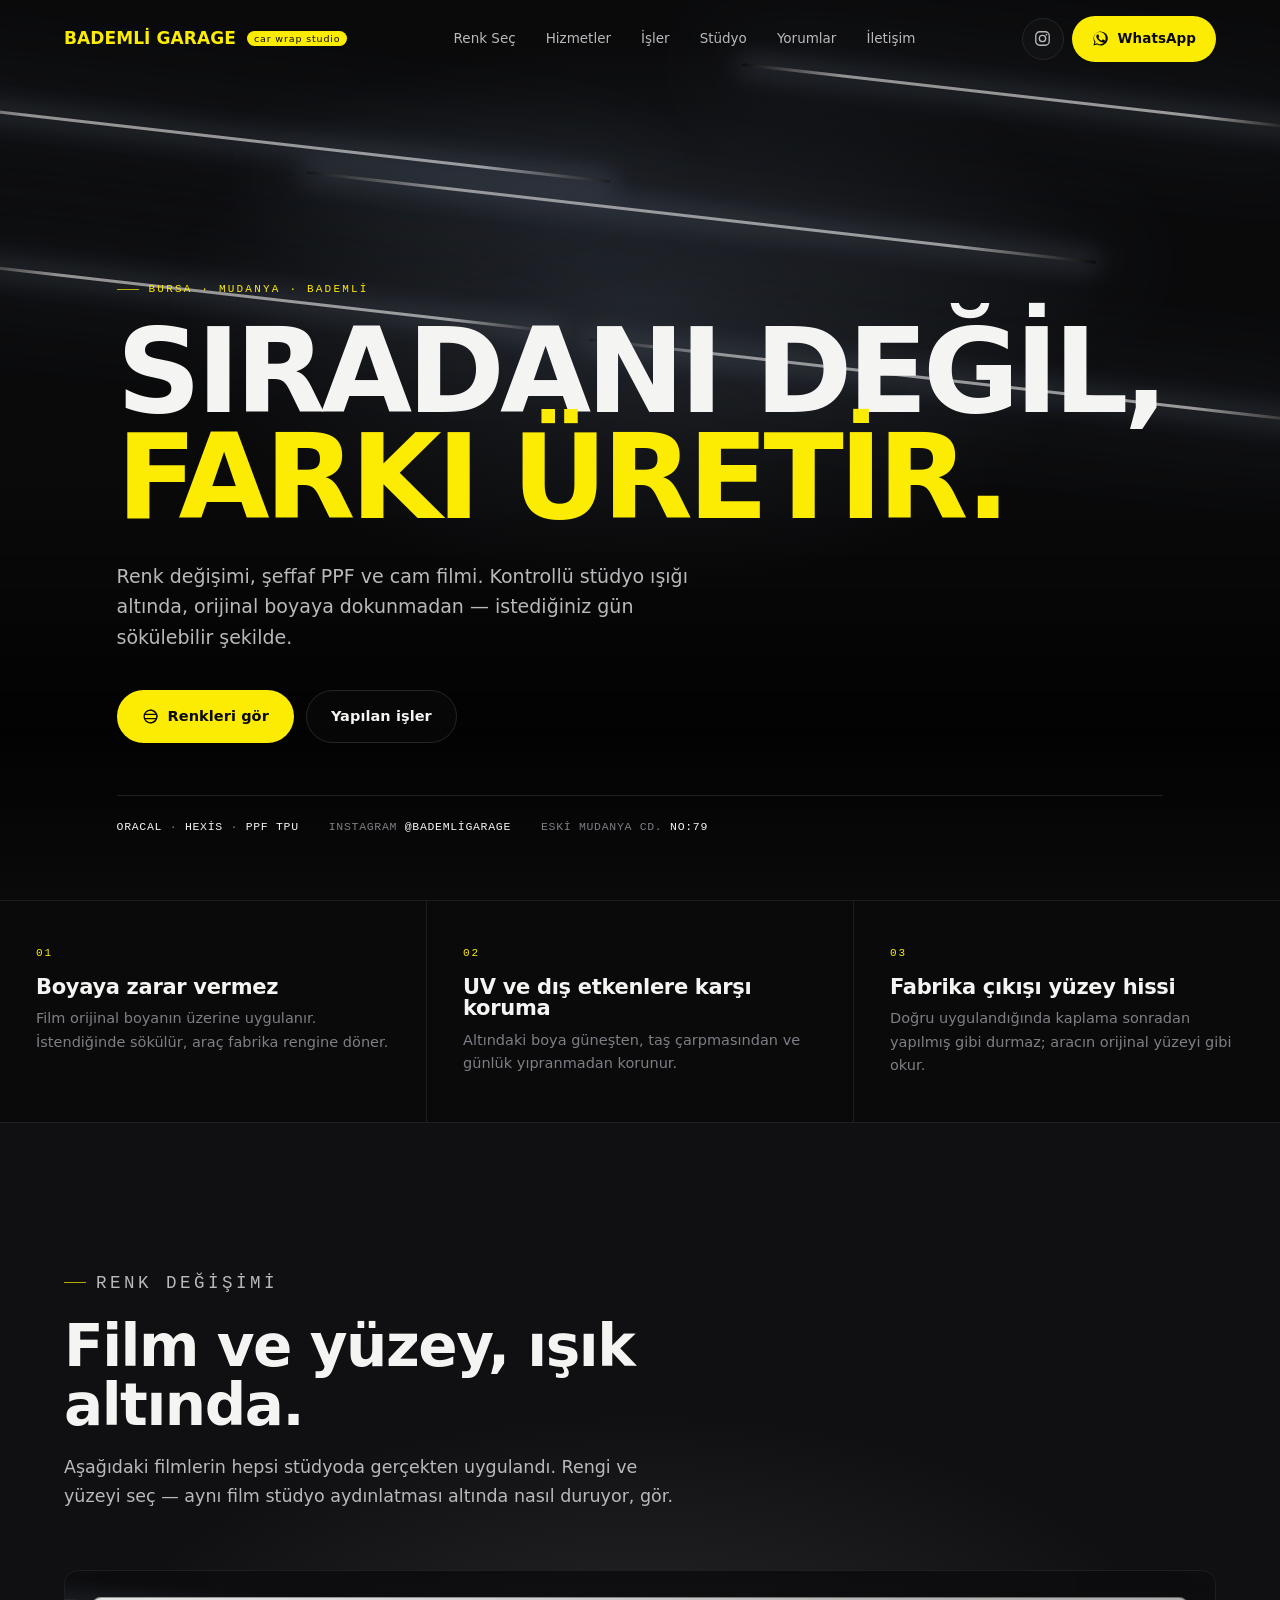
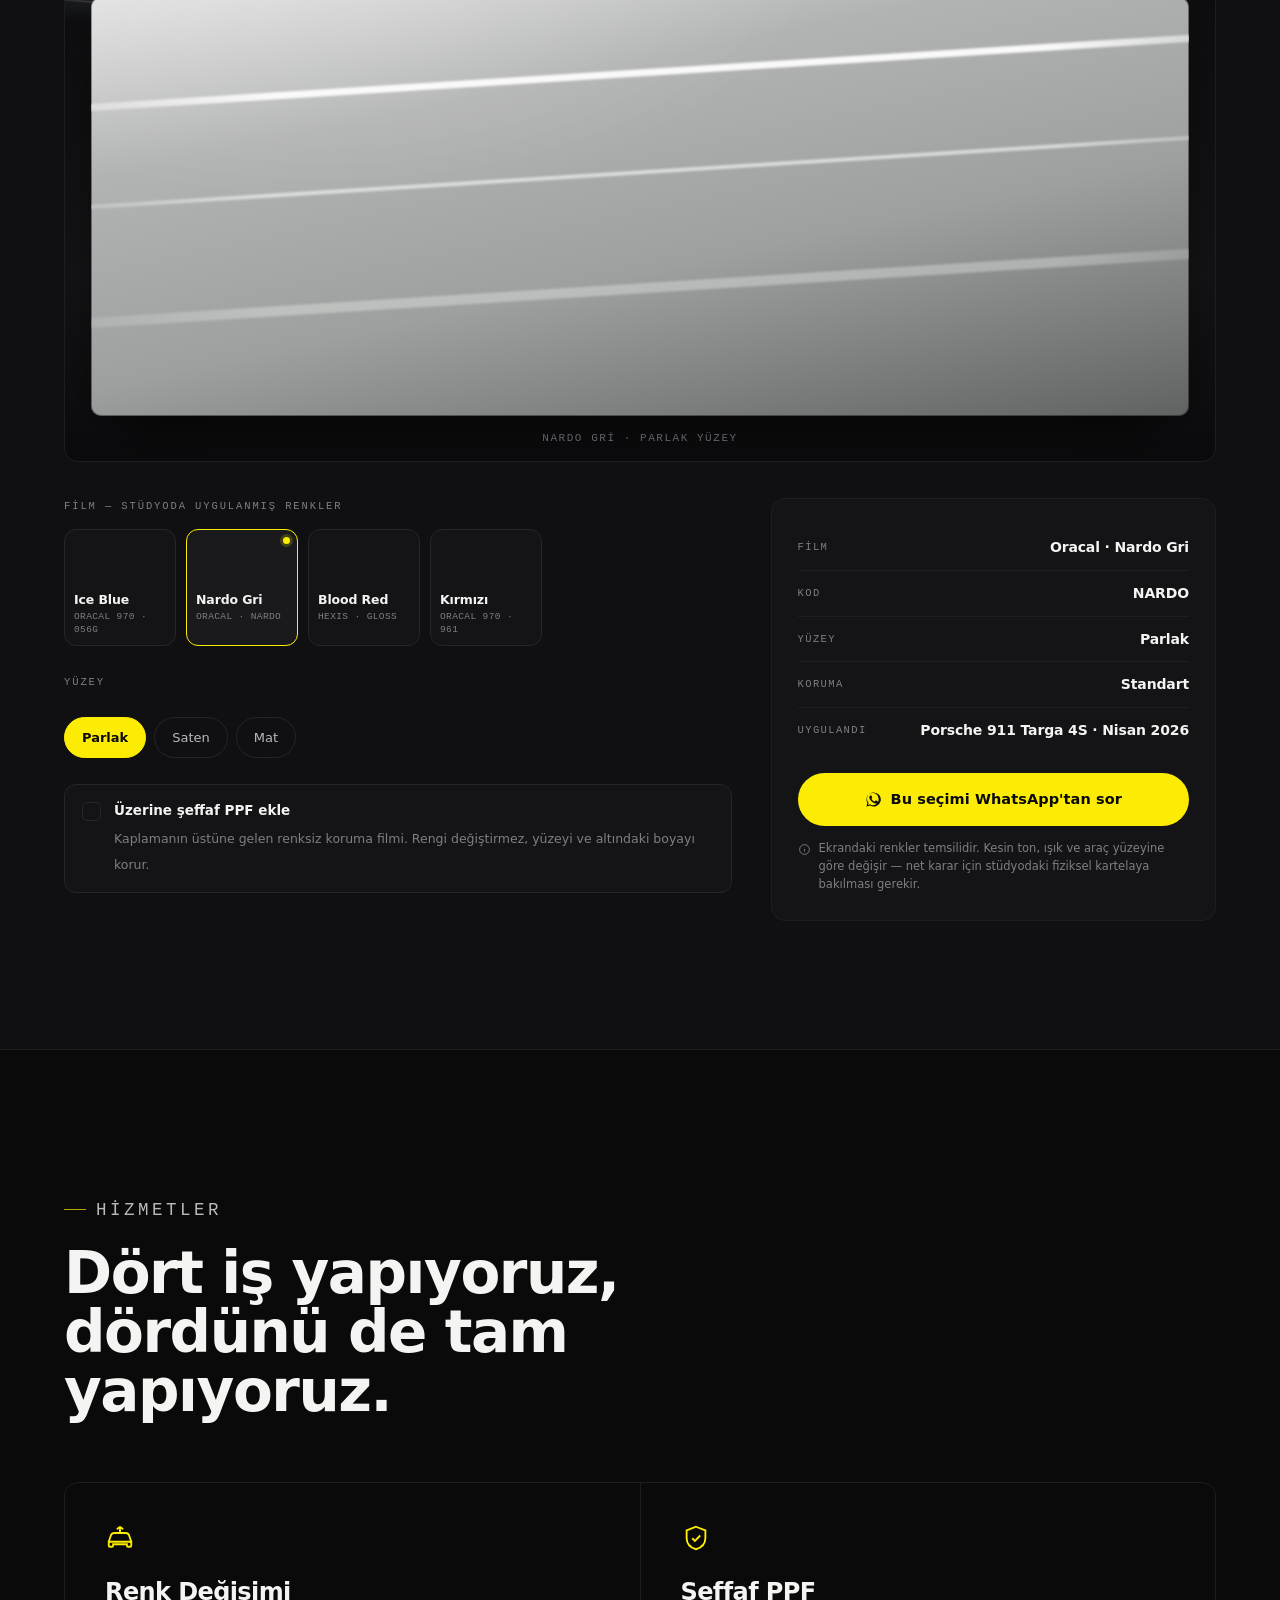
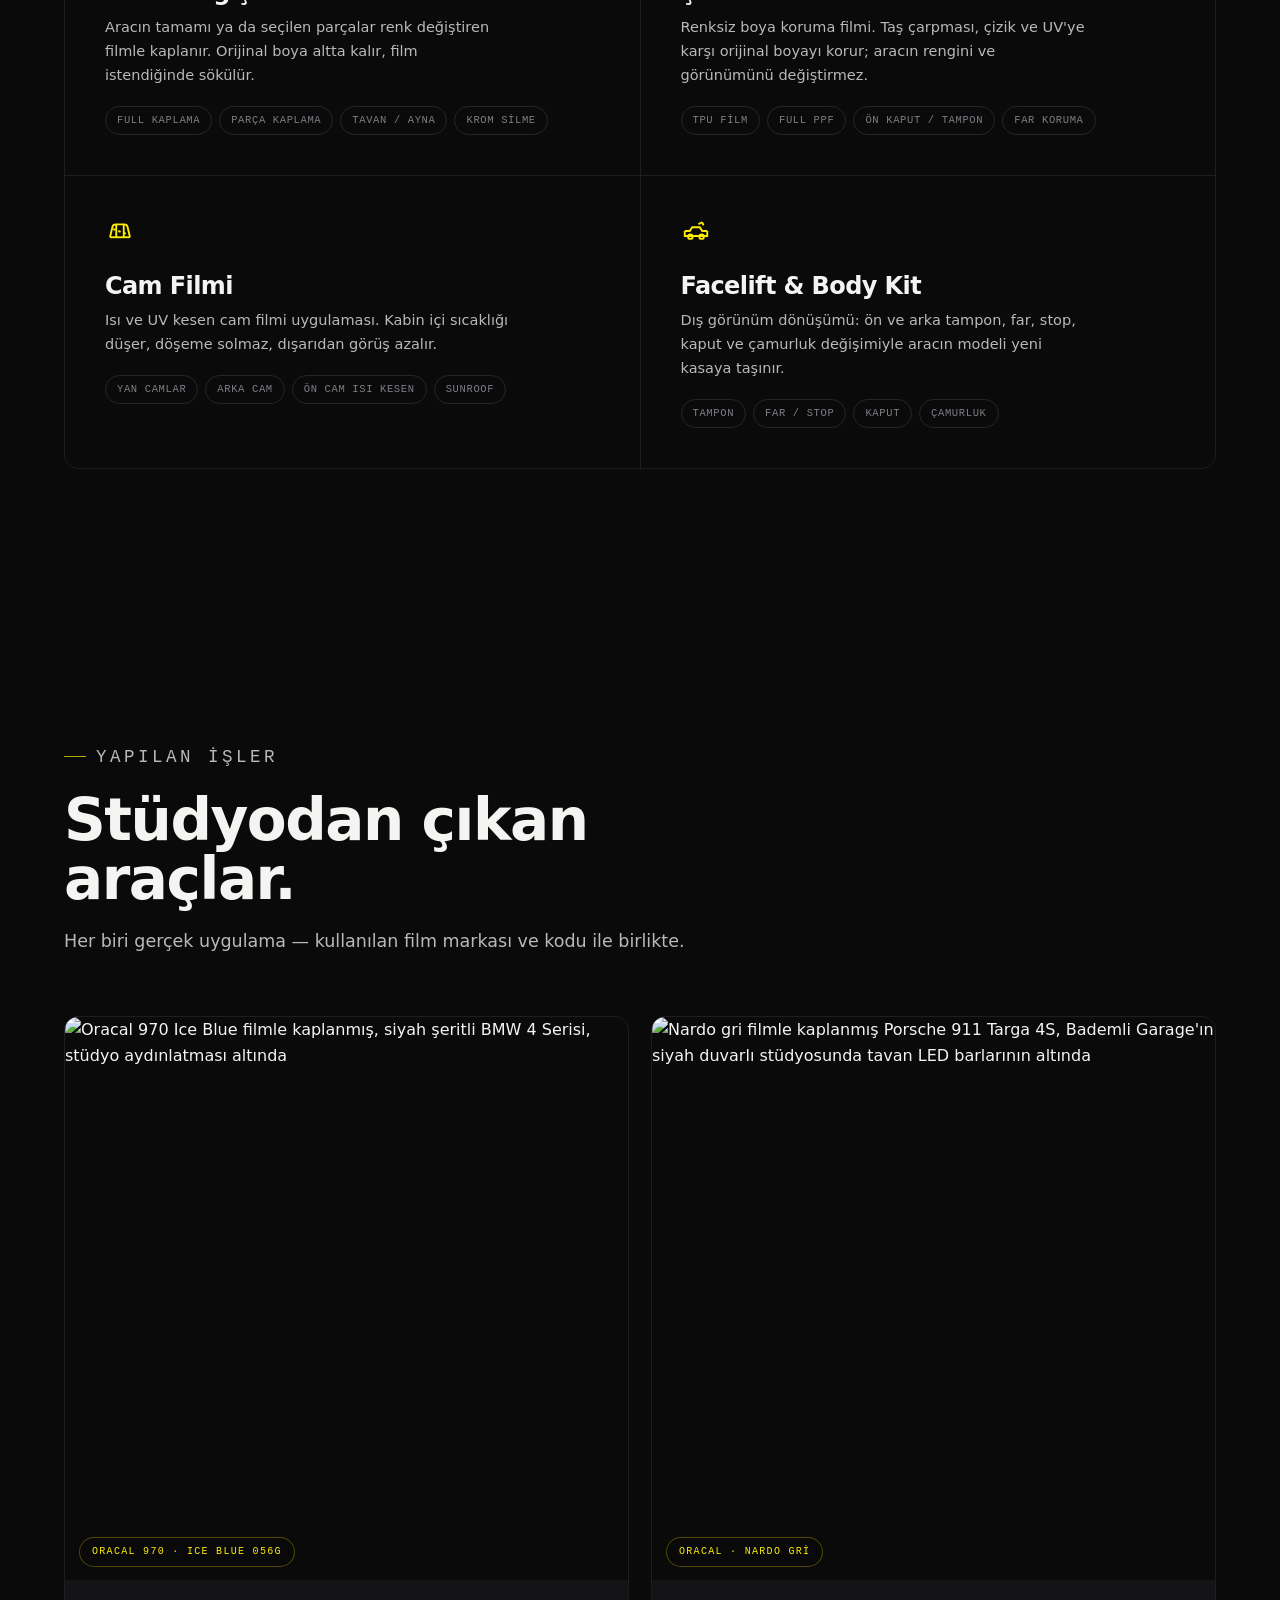
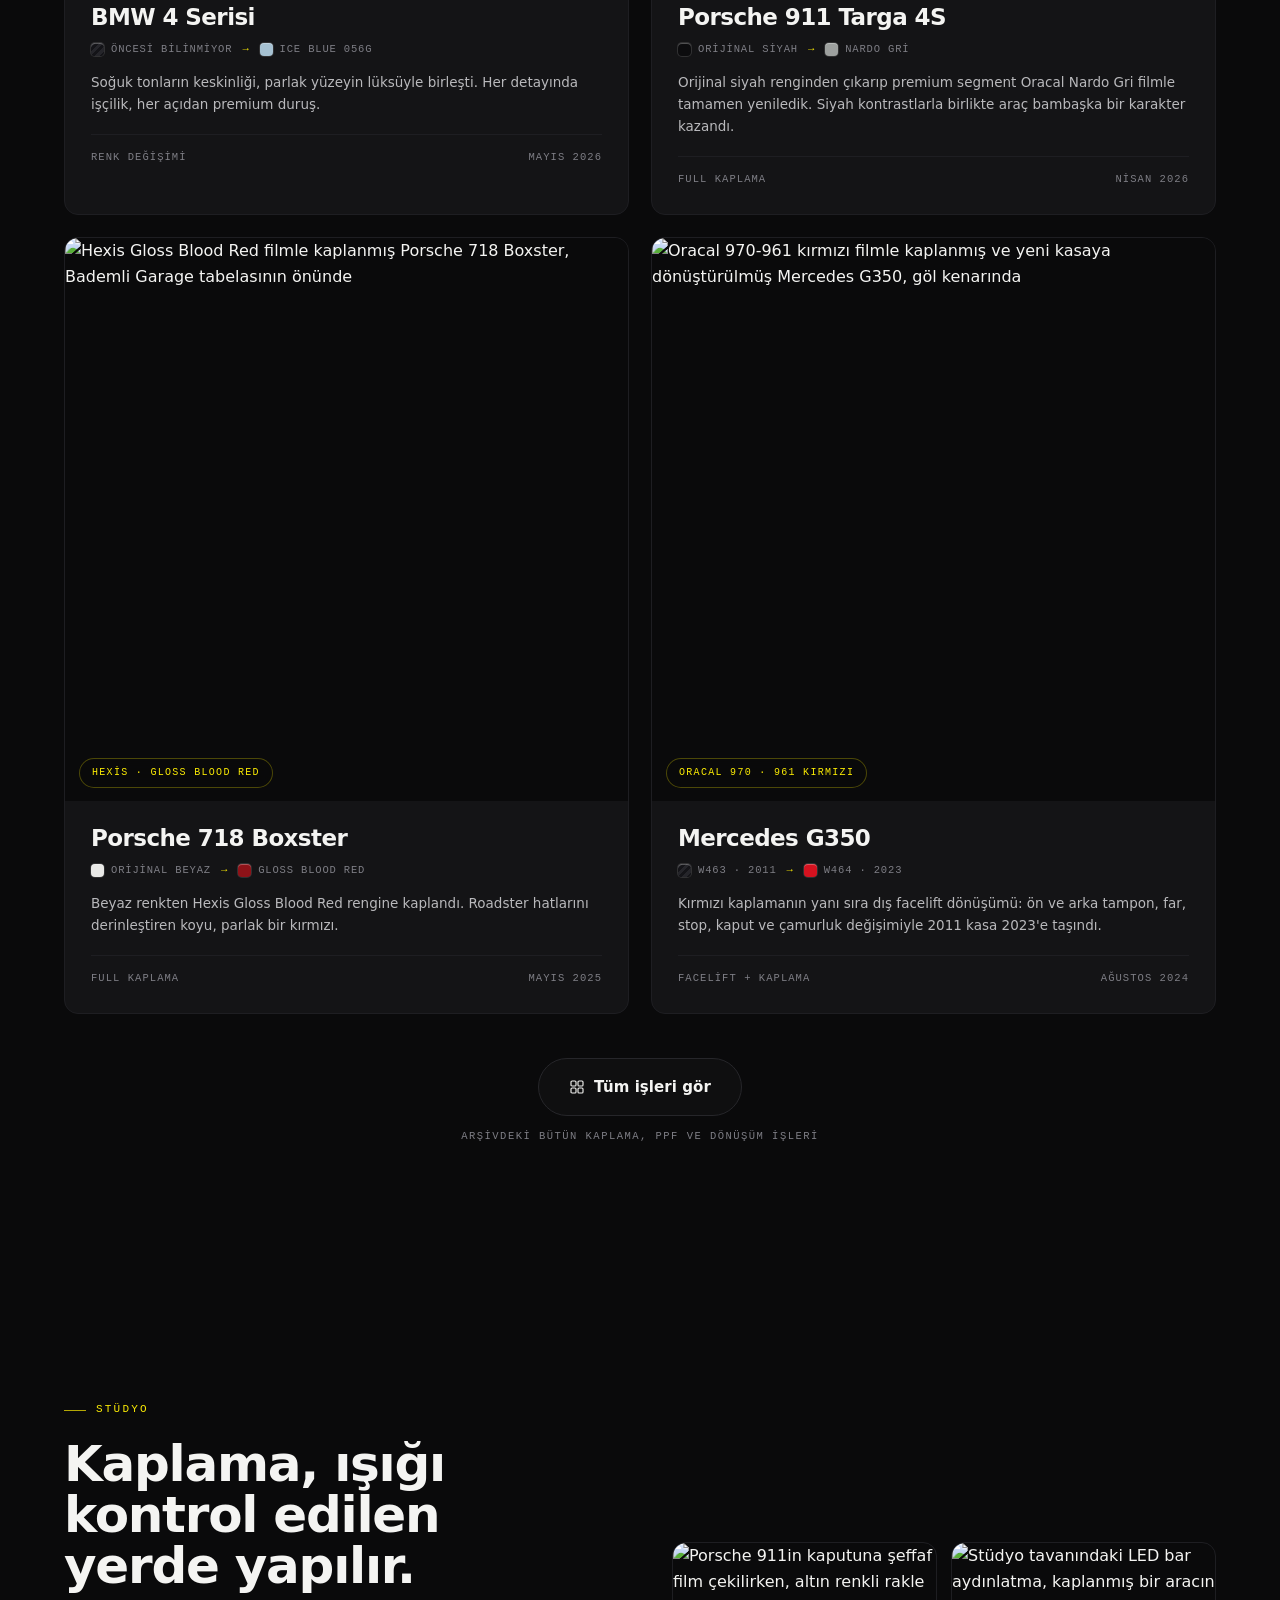
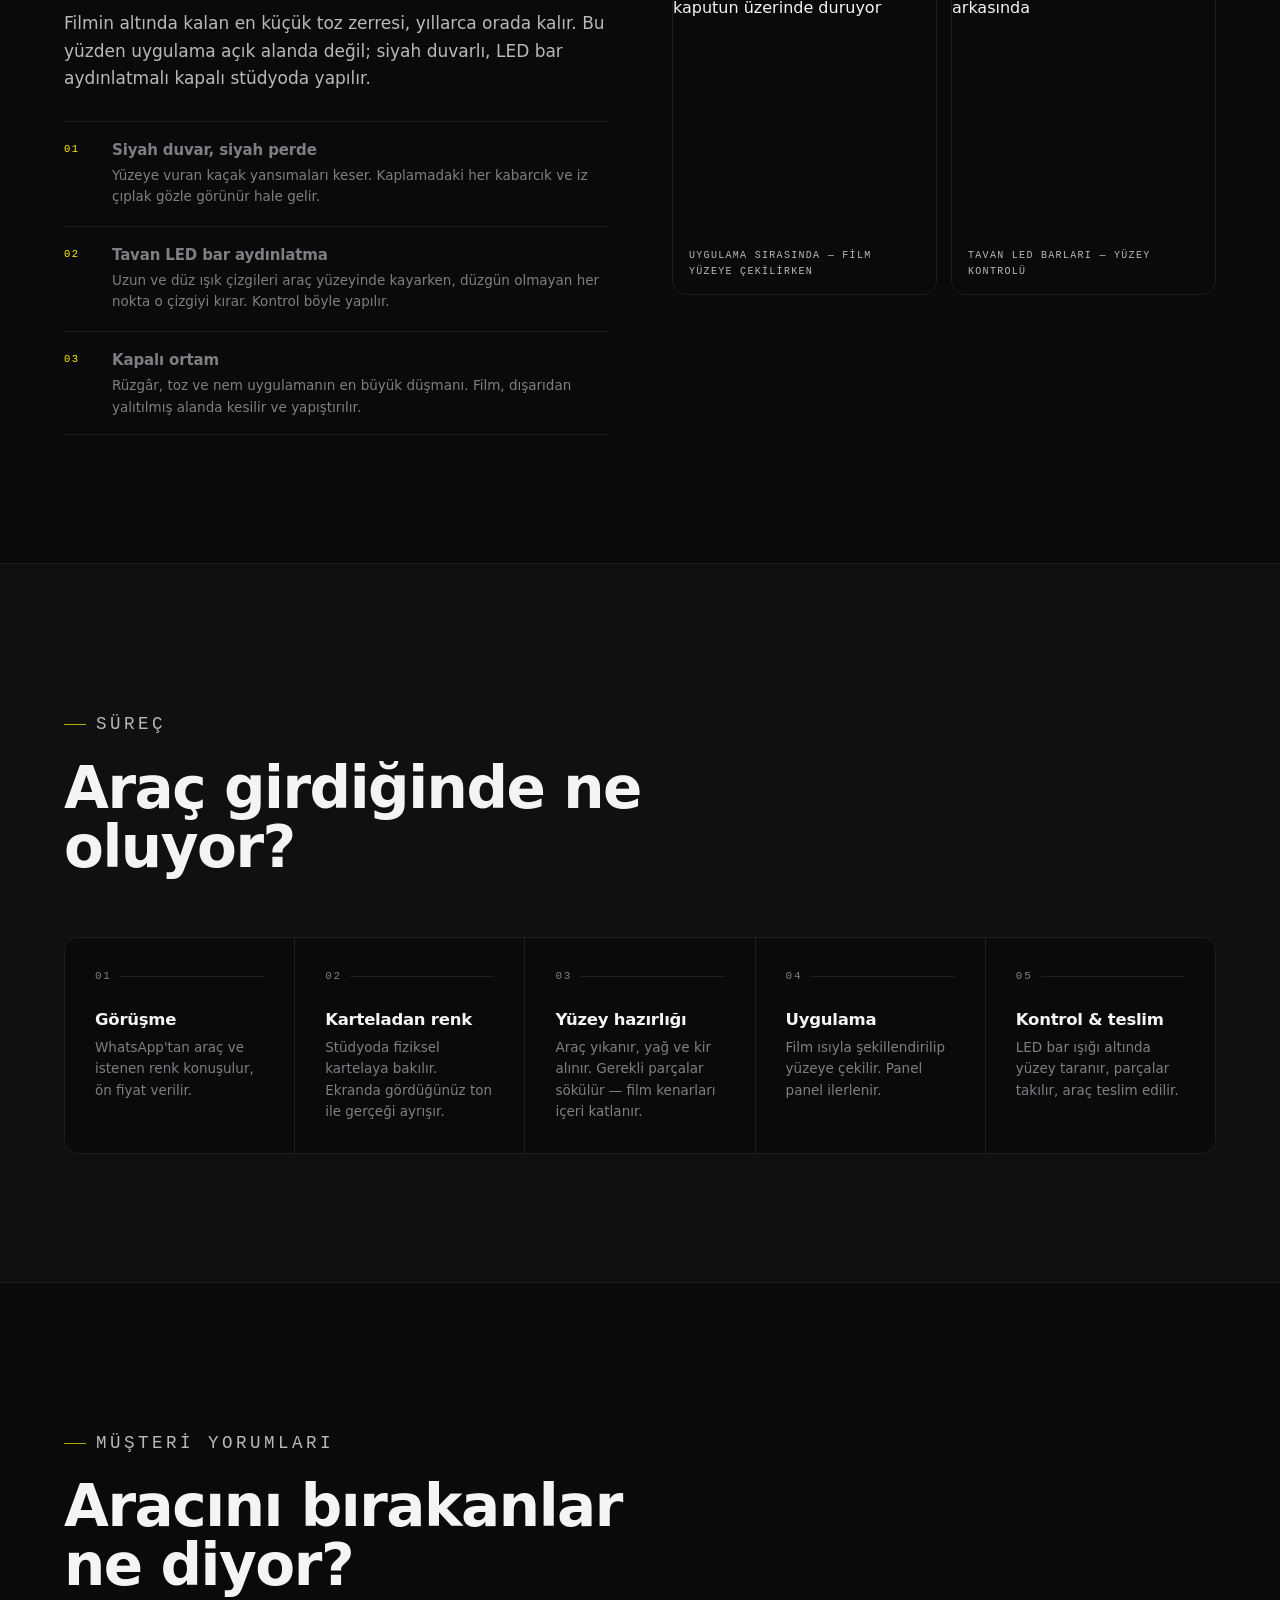
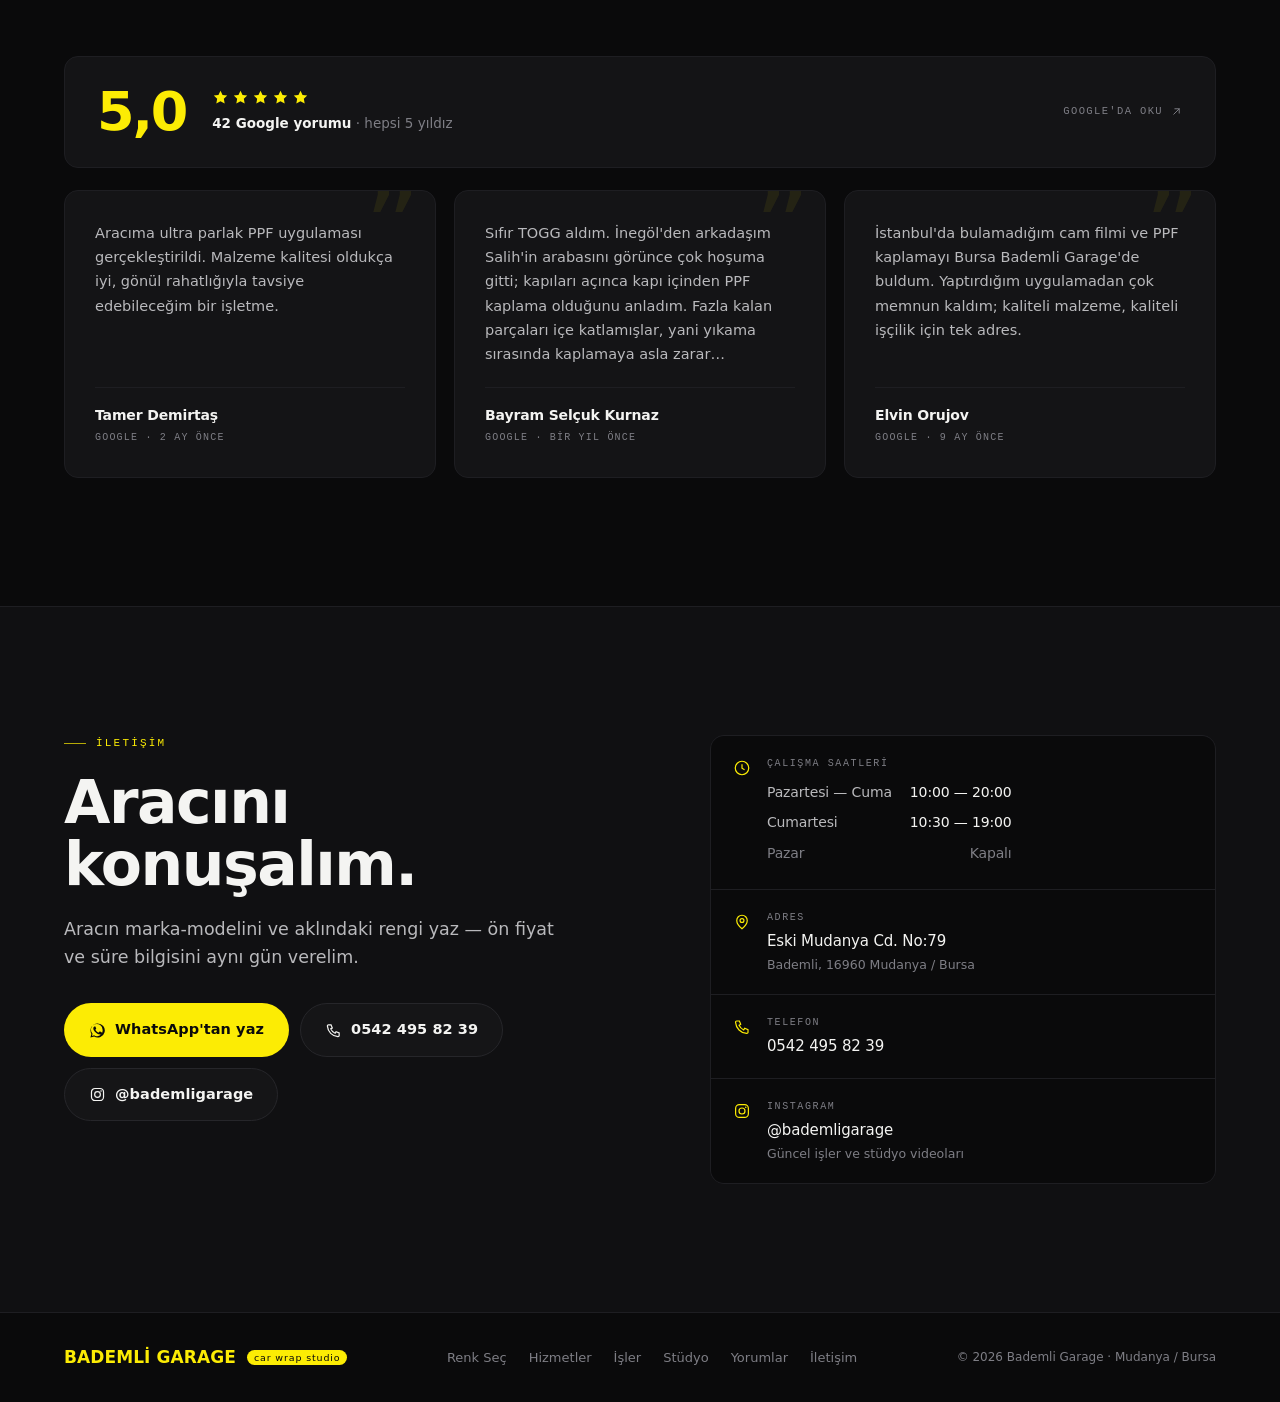
==== commit 09771029: "Bademli: kayan film kodu seridini kaldir Kullanici istegi uzerine hero altindaki kayan serit HTML, J" ====
--- a/bademli-garage/index.html
+++ b/bademli-garage/index.html
@@ -75,11 +75,6 @@
     </div>
   </div>
 </header>
-
-<!-- ================= TICKER ================= -->
-<div class="ticker" aria-hidden="true">
-  <div class="ticker-track" id="tickerTrack"></div>
-</div>
 
 <!-- ================= SÖZ ================= -->
 <section class="section" style="padding-block:0">
@@ -724,24 +719,6 @@
 paint();
 
 /* ---------------------------------------------------------
-   TICKER
---------------------------------------------------------- */
-var TICK = [
-  { t:"Oracal 970 · Ice Blue 056G", c:"#A6C1D2" },
-  { t:"Oracal · Nardo Gri",          c:"#9DA09E" },
-  { t:"Hexis · Gloss Blood Red",     c:"#8E1218" },
-  { t:"Oracal 970 · 961 Kırmızı",    c:"#D5121F" },
-  { t:"Şeffaf PPF · TPU",            c:"#E8EEF2" },
-  { t:"Cam Filmi",                   c:"#3A3E44" },
-  { t:"Facelift & Body Kit",         c:"#FCEC04" }
-];
-var track = document.getElementById("tickerTrack");
-var half = TICK.map(function(x){
-  return '<span class="ticker-item"><i style="background:' + x.c + '"></i>' + x.t + '</span>';
-}).join("");
-track.innerHTML = half + half;
-
-/* ---------------------------------------------------------
    NAV + REVEAL
 --------------------------------------------------------- */
 var nav = document.getElementById("nav");
--- a/bademli-garage/stil.css
+++ b/bademli-garage/stil.css
@@ -0,0 +1,729 @@
+/* ============================================================
+   BADEMLİ GARAGE — tek dosya
+   Marka sarısı #FCEC04 dükkân tabelasından ölçüldü.
+   ============================================================ */
+
+:root{
+  --ink:#0A0A0B;
+  --ink-2:#101012;
+  --surface:#141416;
+  --surface-2:#1A1A1D;
+  --line:#26262A;
+  --line-soft:#1E1E22;
+  --fg:#F4F4F2;
+  --fg-2:#B9B9BC;
+  --fg-3:#7E7E85;
+  --accent:#FCEC04;
+  --accent-dim:#C9BC04;
+  --accent-ink:#0A0A0B;
+
+  /* seçili filmin ortam ışığı — JS güncelliyor */
+  --ambient:#9DA09E;
+  --ambient-soft:rgba(157,160,158,.16);
+
+  --display:"Space Grotesk",system-ui,-apple-system,"Segoe UI",sans-serif;
+  --body:"Inter",system-ui,-apple-system,"Segoe UI",sans-serif;
+  --mono:"JetBrains Mono",ui-monospace,"SFMono-Regular",Consolas,monospace;
+
+  --pad:clamp(20px,5vw,64px);
+  --maxw:1280px;
+  --r:14px;
+  --ease:cubic-bezier(.22,.61,.36,1);
+}
+
+*,*::before,*::after{box-sizing:border-box}
+html{-webkit-text-size-adjust:100%}
+body{
+  margin:0;
+  background:var(--ink);
+  color:var(--fg);
+  font-family:var(--body);
+  font-size:16px;
+  line-height:1.62;
+  -webkit-font-smoothing:antialiased;
+  overflow-x:hidden;
+}
+img{max-width:100%;display:block}
+a{color:inherit;text-decoration:none}
+h1,h2,h3,h4{font-family:var(--display);font-weight:700;line-height:1.02;letter-spacing:-.025em;margin:0}
+p{margin:0}
+figure{margin:0}
+button{font:inherit;color:inherit;background:none;border:0;cursor:pointer}
+::selection{background:var(--accent);color:var(--accent-ink)}
+
+:focus-visible{outline:2px solid var(--accent);outline-offset:3px;border-radius:4px}
+
+.wrap{max-width:var(--maxw);margin-inline:auto;padding-inline:var(--pad)}
+
+/* ---------- ortak parçalar ---------- */
+.eyebrow{
+  font-family:var(--mono);font-size:11px;font-weight:500;
+  letter-spacing:.2em;text-transform:uppercase;color:var(--accent);
+  display:flex;align-items:center;gap:10px;margin-bottom:20px;
+}
+.eyebrow::before{content:"";width:22px;height:1px;background:var(--accent);opacity:.7;flex:none}
+
+.section{padding-block:clamp(72px,10vw,132px);position:relative}
+.section-head{max-width:62ch;margin-bottom:clamp(36px,5vw,60px)}
+.section-head h2{font-size:clamp(30px,5.2vw,58px)}
+.section-head p{margin-top:18px;color:var(--fg-2);font-size:clamp(15px,1.6vw,17.5px);max-width:56ch}
+
+.btn{
+  display:inline-flex;align-items:center;justify-content:center;gap:9px;
+  padding:14px 24px;border-radius:100px;font-weight:600;font-size:14.5px;
+  letter-spacing:.005em;transition:transform .22s var(--ease),background .22s,border-color .22s,color .22s;
+  border:1px solid transparent;white-space:nowrap;
+}
+.btn:hover{transform:translateY(-2px)}
+.btn:active{transform:translateY(0)}
+.btn-primary{background:var(--accent);color:var(--accent-ink)}
+.btn-primary:hover{background:#fff}
+.btn-ghost{border-color:var(--line);color:var(--fg);background:rgba(255,255,255,.02)}
+.btn-ghost:hover{border-color:var(--fg-3);background:rgba(255,255,255,.05)}
+.btn svg{width:17px;height:17px;flex:none}
+
+/* ---------- NAV ---------- */
+.nav{
+  position:fixed;inset:0 0 auto 0;z-index:60;
+  display:flex;align-items:center;justify-content:space-between;gap:20px;
+  padding:16px var(--pad);
+  transition:background .35s var(--ease),border-color .35s,backdrop-filter .35s;
+  border-bottom:1px solid transparent;
+}
+.nav.stuck{
+  background:rgba(10,10,11,.82);
+  backdrop-filter:blur(16px) saturate(1.4);
+  -webkit-backdrop-filter:blur(16px) saturate(1.4);
+  border-bottom-color:var(--line-soft);
+}
+.brand{display:flex;align-items:center;gap:11px;flex:none}
+.brand-mark{
+  font-family:var(--display);font-weight:700;font-size:17px;
+  letter-spacing:.005em;color:var(--accent);line-height:1;white-space:nowrap;
+}
+.brand-tag{
+  font-family:var(--body);font-size:9.5px;font-weight:500;letter-spacing:.09em;
+  color:var(--accent-ink);background:var(--accent);
+  padding:3px 7px 2.5px;border-radius:100px;line-height:1;white-space:nowrap;
+}
+.nav-links{display:flex;align-items:center;gap:30px}
+.nav-links a{
+  font-size:13.5px;color:var(--fg-2);font-weight:500;position:relative;
+  transition:color .2s;
+}
+.nav-links a::after{
+  content:"";position:absolute;left:0;right:100%;bottom:-5px;height:1.5px;
+  background:var(--accent);transition:right .3s var(--ease);
+}
+.nav-links a:hover{color:var(--fg)}
+.nav-links a:hover::after{right:0}
+.nav-cta{display:flex;align-items:center;gap:8px;flex:none}
+.nav .btn{padding:11px 19px;font-size:13.5px}
+/* ikon-only Instagram düğmesi */
+.btn-ig{
+  width:42px;height:42px;padding:0;flex:none;
+  border:1px solid var(--line);color:var(--fg-2);background:rgba(255,255,255,.02);
+}
+.btn-ig:hover{border-color:var(--accent);color:var(--accent);background:rgba(252,236,4,.07)}
+.btn-ig svg{width:19px;height:19px}
+@media(max-width:940px){.nav-links{display:none}}
+@media(max-width:520px){.nav .btn span{display:none}.nav .btn{padding:11px 13px}}
+
+/* ---------- HERO ---------- */
+.hero{
+  position:relative;min-height:100svh;display:flex;flex-direction:column;
+  justify-content:flex-end;overflow:hidden;padding-bottom:0;
+}
+.hero-lights{position:absolute;inset:0;pointer-events:none;overflow:hidden}
+/* tavandaki LED bar'lar — gerçek stüdyolarındaki aydınlatma */
+.led{
+  position:absolute;height:2.5px;border-radius:2px;
+  background:linear-gradient(90deg,transparent,rgba(255,255,255,.9) 18%,rgba(255,255,255,.95) 82%,transparent);
+  box-shadow:0 0 26px 5px rgba(200,220,255,.30),0 0 90px 20px rgba(150,190,255,.13);
+  transform-origin:left center;opacity:0;
+  animation:ledOn 1.1s var(--ease) forwards;
+}
+.led:nth-child(1){top:11%;left:-8%;width:56%;transform:rotate(6.5deg);animation-delay:.15s}
+.led:nth-child(2){top:19%;left:24%;width:62%;transform:rotate(6.5deg);animation-delay:.3s}
+.led:nth-child(3){top:29%;left:-4%;width:48%;transform:rotate(6.5deg);animation-delay:.45s}
+.led:nth-child(4){top:37.5%;left:46%;width:58%;transform:rotate(6.5deg);animation-delay:.6s}
+.led:nth-child(5){top:7%;left:58%;width:44%;transform:rotate(6.5deg);animation-delay:.38s}
+@keyframes ledOn{
+  0%{opacity:0}
+  22%{opacity:.85}
+  30%{opacity:.15}
+  42%{opacity:.95}
+  100%{opacity:.62}
+}
+.hero-glow{
+  position:absolute;left:50%;top:34%;transform:translate(-50%,-50%);
+  width:min(1100px,120vw);aspect-ratio:1.7;pointer-events:none;
+  background:radial-gradient(ellipse at center,rgba(190,215,255,.11),transparent 62%);
+}
+.hero-floor{
+  position:absolute;inset:auto 0 0 0;height:46%;pointer-events:none;
+  background:linear-gradient(180deg,transparent,rgba(0,0,0,.7) 58%,var(--ink));
+}
+.hero-inner{position:relative;z-index:2;padding-bottom:clamp(40px,7vh,74px);padding-top:120px}
+.hero h1{
+  font-size:clamp(40px,9.2vw,124px);
+  line-height:.90;letter-spacing:-.042em;text-transform:uppercase;
+}
+.hero h1 .l2{display:block;color:var(--accent)}
+.hero-sub{
+  margin-top:clamp(20px,3vw,30px);max-width:50ch;
+  font-size:clamp(15px,1.75vw,19px);color:var(--fg-2);line-height:1.6;
+}
+.hero-cta{display:flex;flex-wrap:wrap;gap:12px;margin-top:clamp(26px,3.5vw,38px)}
+.hero-meta{
+  display:flex;flex-wrap:wrap;gap:10px 30px;margin-top:clamp(34px,5vw,52px);
+  padding-top:22px;border-top:1px solid var(--line-soft);
+  font-family:var(--mono);font-size:11.5px;letter-spacing:.06em;
+  text-transform:uppercase;color:var(--fg-3);
+}
+.hero-meta b{color:var(--fg);font-weight:500}
+
+/* JS yoksa hiçbir şey gizlenmez — sayfa her hâlükârda okunur kalır */
+.reveal{transition:opacity .8s var(--ease),transform .8s var(--ease)}
+.js .reveal{opacity:0;transform:translateY(22px)}
+.js .reveal.in{opacity:1;transform:none}
+.d1{transition-delay:.08s}.d2{transition-delay:.16s}.d3{transition-delay:.24s}
+.d4{transition-delay:.32s}.d5{transition-delay:.40s}
+
+/* ---------- SÖZ / PROMISE ---------- */
+/* üst hat: kaldırılan kayan şeridin bıraktığı ayırıcıyı karşılıyor */
+.promise{
+  display:grid;grid-template-columns:repeat(3,1fr);gap:1px;
+  background:var(--line-soft);border-top:1px solid var(--line-soft);
+}
+.promise-cell{background:var(--ink);padding:clamp(28px,4vw,44px) clamp(20px,3vw,36px)}
+.promise-cell .n{
+  font-family:var(--mono);font-size:11px;color:var(--accent);
+  letter-spacing:.18em;margin-bottom:14px;
+}
+.promise-cell h3{font-size:clamp(17px,2vw,21px);letter-spacing:-.015em;margin-bottom:9px}
+.promise-cell p{font-size:14.5px;color:var(--fg-3);line-height:1.62}
+@media(max-width:820px){.promise{grid-template-columns:1fr}}
+
+/* ---------- KONFİGÜRATÖR ---------- */
+#renk{background:var(--ink-2);border-block:1px solid var(--line-soft);position:relative;overflow:hidden}
+#renk::before{
+  content:"";position:absolute;left:50%;top:38%;transform:translate(-50%,-50%);
+  width:min(1200px,130vw);aspect-ratio:1.9;pointer-events:none;
+  background:radial-gradient(ellipse at center,var(--ambient-soft),transparent 65%);
+  transition:background .7s var(--ease);
+}
+.cfg{position:relative;z-index:1}
+.cfg-stage{
+  position:relative;border:1px solid var(--line-soft);border-radius:var(--r);
+  background:
+    radial-gradient(ellipse 70% 52% at 50% 34%,rgba(255,255,255,.045),transparent 70%),
+    linear-gradient(180deg,#0D0D0F,#141417 62%,#0B0B0D);
+  padding:clamp(14px,2.5vw,26px) clamp(8px,2vw,26px) clamp(6px,1.5vw,14px);
+  overflow:hidden;
+}
+/* sahnedeki tavan LED yansımaları */
+.stage-led{
+  position:absolute;height:2px;border-radius:2px;left:-6%;width:52%;
+  background:linear-gradient(90deg,transparent,rgba(255,255,255,.55),transparent);
+  box-shadow:0 0 20px 4px rgba(190,215,255,.16);pointer-events:none;
+}
+.stage-led.a{top:9%;transform:rotate(4deg)}
+.stage-led.b{top:15.5%;left:38%;width:56%;transform:rotate(4deg)}
+
+/* film yüzeyi — tavan LED'leri altında duran gerçek bir numune gibi */
+.film-panel{position:relative;width:100%}
+.film-surface{
+  position:relative;width:100%;aspect-ratio:21/8;min-height:190px;
+  border-radius:10px;overflow:hidden;
+  background:linear-gradient(168deg,var(--p-hi),var(--p-mid) 28%,var(--p-base) 60%,var(--p-lo));
+  box-shadow:inset 0 0 0 1px rgba(0,0,0,.4),0 24px 60px -24px rgba(0,0,0,.9);
+  transition:background .55s var(--ease);
+}
+.film-surface::after{
+  content:"";position:absolute;inset:0;pointer-events:none;
+  background:radial-gradient(ellipse 80% 120% at 22% -20%,rgba(255,255,255,.22),transparent 60%);
+  opacity:var(--spec-op,1);transition:opacity .45s var(--ease);
+}
+.fl{
+  position:absolute;left:-12%;width:128%;border-radius:100px;pointer-events:none;
+  background:linear-gradient(90deg,transparent,rgba(255,255,255,.92) 22%,rgba(255,255,255,.92) 78%,transparent);
+  filter:blur(var(--spec-blur,1px));
+  opacity:var(--spec-op,1);
+  transition:opacity .45s var(--ease),filter .45s var(--ease);
+}
+.fl1{top:17%;height:7px;transform:rotate(-3.6deg)}
+.fl2{top:41%;height:4px;transform:rotate(-3.6deg);opacity:calc(var(--spec-op,1) * .62)}
+.fl3{top:68%;height:10px;transform:rotate(-3.6deg);opacity:calc(var(--spec-op,1) * .34)}
+.film-sweep{
+  position:absolute;top:-20%;bottom:-20%;width:26%;left:-40%;pointer-events:none;
+  background:linear-gradient(90deg,transparent,rgba(255,255,255,.4),transparent);
+  transform:skewX(-14deg);opacity:0;
+}
+.film-ppf{
+  position:absolute;right:14px;bottom:13px;display:inline-flex;align-items:center;gap:7px;
+  padding:6px 13px 6px 10px;border-radius:100px;
+  background:rgba(10,10,11,.68);backdrop-filter:blur(8px);
+  border:1px solid rgba(252,236,4,.45);color:var(--accent);
+  font-family:var(--mono);font-size:10.5px;letter-spacing:.12em;text-transform:uppercase;
+  opacity:0;transform:translateY(5px);transition:opacity .35s var(--ease),transform .35s var(--ease);
+}
+.film-ppf.on{opacity:1;transform:none}
+.film-ppf svg{width:13px;height:13px}
+.film-caption{
+  margin-top:14px;font-family:var(--mono);font-size:11px;letter-spacing:.14em;
+  text-transform:uppercase;color:var(--fg-3);text-align:center;
+}
+
+.cfg-controls{
+  display:grid;grid-template-columns:1.5fr 1fr;gap:clamp(20px,3vw,40px);
+  margin-top:clamp(24px,3.5vw,36px);align-items:start;
+}
+@media(max-width:900px){.cfg-controls{grid-template-columns:1fr;gap:28px}}
+
+.ctrl-label{
+  font-family:var(--mono);font-size:10.5px;letter-spacing:.18em;text-transform:uppercase;
+  color:var(--fg-3);margin-bottom:14px;display:block;
+}
+.swatches{display:flex;flex-wrap:wrap;gap:10px}
+.sw{
+  position:relative;display:flex;flex-direction:column;gap:9px;
+  padding:9px;border:1px solid var(--line);border-radius:12px;
+  background:var(--surface);width:112px;text-align:left;
+  transition:border-color .25s,background .25s,transform .25s var(--ease);
+}
+.sw:hover{border-color:var(--fg-3);transform:translateY(-3px)}
+.sw[aria-pressed="true"]{border-color:var(--accent);background:var(--surface-2)}
+.sw[aria-pressed="true"]::after{
+  content:"";position:absolute;top:7px;right:7px;width:7px;height:7px;
+  border-radius:50%;background:var(--accent);box-shadow:0 0 0 3px rgba(252,236,4,.18);
+}
+.sw-chip{
+  height:44px;border-radius:7px;position:relative;overflow:hidden;
+  box-shadow:inset 0 1px 0 rgba(255,255,255,.22),inset 0 -8px 14px rgba(0,0,0,.32);
+}
+.sw-chip::after{
+  content:"";position:absolute;inset:0;
+  background:linear-gradient(115deg,rgba(255,255,255,.30) 0 18%,transparent 38%);
+}
+.sw-name{display:block;font-size:12.5px;font-weight:600;line-height:1.28;letter-spacing:-.01em}
+.sw-code{display:block;font-family:var(--mono);font-size:9.5px;color:var(--fg-3);letter-spacing:.04em;margin-top:3px;line-height:1.3}
+
+.finish-row{display:flex;gap:8px;margin-top:26px;flex-wrap:wrap}
+.finish{
+  padding:9px 17px;border:1px solid var(--line);border-radius:100px;
+  font-size:13px;font-weight:500;color:var(--fg-2);
+  transition:border-color .22s,color .22s,background .22s;
+}
+.finish:hover{border-color:var(--fg-3);color:var(--fg)}
+.finish[aria-pressed="true"]{background:var(--accent);border-color:var(--accent);color:var(--accent-ink);font-weight:600}
+
+.ppf-toggle{
+  display:flex;align-items:flex-start;gap:13px;margin-top:26px;
+  padding:15px 17px;border:1px solid var(--line);border-radius:12px;
+  background:var(--surface);width:100%;text-align:left;
+  transition:border-color .25s,background .25s;
+}
+.ppf-toggle:hover{border-color:var(--fg-3)}
+.ppf-toggle[aria-pressed="true"]{border-color:var(--accent);background:var(--surface-2)}
+.ppf-box{
+  width:19px;height:19px;border-radius:5px;border:1.5px solid var(--line);
+  flex:none;margin-top:2px;display:grid;place-items:center;transition:.25s;
+}
+.ppf-toggle[aria-pressed="true"] .ppf-box{background:var(--accent);border-color:var(--accent)}
+.ppf-box svg{width:11px;height:11px;opacity:0;transition:opacity .2s;color:var(--accent-ink)}
+.ppf-toggle[aria-pressed="true"] .ppf-box svg{opacity:1}
+.ppf-txt strong{display:block;font-size:13.5px;font-weight:600;margin-bottom:3px}
+.ppf-txt span{font-size:12.5px;color:var(--fg-3);line-height:1.5}
+
+.cfg-readout{
+  border:1px solid var(--line-soft);border-radius:var(--r);
+  background:var(--surface);padding:clamp(20px,2.6vw,26px);
+}
+.ro-row{display:flex;justify-content:space-between;gap:16px;padding-block:11px;border-bottom:1px solid var(--line-soft)}
+.ro-row:last-of-type{border-bottom:0}
+.ro-k{font-family:var(--mono);font-size:10.5px;letter-spacing:.13em;text-transform:uppercase;color:var(--fg-3);padding-top:3px}
+.ro-v{font-size:14px;font-weight:600;text-align:right;letter-spacing:-.01em}
+.ro-v small{display:block;font-weight:400;font-size:12px;color:var(--fg-3);letter-spacing:0;margin-top:2px}
+.cfg-readout .btn{width:100%;margin-top:20px}
+.cfg-note{
+  margin-top:14px;font-size:11.5px;color:var(--fg-3);line-height:1.55;
+  display:flex;gap:8px;align-items:flex-start;
+}
+.cfg-note svg{width:13px;height:13px;flex:none;margin-top:3px;color:var(--fg-3)}
+
+/* ---------- HİZMETLER ---------- */
+.svc{display:grid;grid-template-columns:repeat(2,1fr);gap:1px;background:var(--line-soft);border:1px solid var(--line-soft);border-radius:var(--r);overflow:hidden}
+@media(max-width:780px){.svc{grid-template-columns:1fr}}
+.svc-cell{
+  background:var(--ink);padding:clamp(26px,3.4vw,40px);position:relative;
+  transition:background .3s;overflow:hidden;
+}
+.svc-cell::before{
+  content:"";position:absolute;left:0;top:0;bottom:0;width:2px;
+  background:var(--accent);transform:scaleY(0);transform-origin:top;
+  transition:transform .45s var(--ease);
+}
+.svc-cell:hover{background:var(--surface)}
+.svc-cell:hover::before{transform:scaleY(1)}
+.svc-ico{width:30px;height:30px;color:var(--accent);margin-bottom:20px}
+.svc-cell h3{font-size:clamp(19px,2.2vw,24px);margin-bottom:11px}
+.svc-cell p{font-size:14.5px;color:var(--fg-2);line-height:1.65;max-width:44ch}
+.svc-list{margin:18px 0 0;padding:0;list-style:none;display:flex;flex-wrap:wrap;gap:7px}
+.svc-list li{
+  font-family:var(--mono);font-size:10.5px;letter-spacing:.06em;text-transform:uppercase;
+  color:var(--fg-3);border:1px solid var(--line);border-radius:100px;padding:5px 11px;
+}
+
+/* ---------- İŞLER ---------- */
+.jobs{display:grid;grid-template-columns:repeat(2,1fr);gap:clamp(14px,2vw,22px)}
+@media(max-width:820px){.jobs{grid-template-columns:1fr}}
+.job{
+  border:1px solid var(--line-soft);border-radius:var(--r);overflow:hidden;
+  background:var(--surface);transition:border-color .35s,transform .35s var(--ease);
+}
+.job:hover{border-color:var(--line);transform:translateY(-3px)}
+
+.job-photo{position:relative;margin:0;overflow:hidden;background:var(--ink)}
+.job-photo img{
+  width:100%;height:auto;aspect-ratio:1/1;object-fit:cover;display:block;
+  transition:transform .8s var(--ease),filter .5s var(--ease);
+}
+.job:hover .job-photo img{transform:scale(1.035)}
+.job-photo::after{
+  content:"";position:absolute;inset:auto 0 0 0;height:42%;pointer-events:none;
+  background:linear-gradient(transparent,rgba(10,10,11,.72));
+}
+.job-photo figcaption{
+  position:absolute;left:14px;bottom:13px;z-index:2;
+  font-family:var(--mono);font-size:10px;letter-spacing:.13em;text-transform:uppercase;
+  color:var(--accent);padding:6px 12px;border-radius:100px;
+  background:rgba(10,10,11,.62);backdrop-filter:blur(8px);
+  -webkit-backdrop-filter:blur(8px);border:1px solid rgba(252,236,4,.28);
+}
+
+.job-body{padding:clamp(18px,2.4vw,26px)}
+.job-body h3{font-size:clamp(18px,2.1vw,23px);margin-bottom:12px}
+.job-change{
+  display:flex;align-items:center;flex-wrap:wrap;gap:7px;margin-bottom:14px;
+  font-family:var(--mono);font-size:10.5px;letter-spacing:.08em;
+  text-transform:uppercase;color:var(--fg-3);
+}
+.job-change .chip{
+  width:13px;height:13px;border-radius:4px;flex:none;background:var(--c);
+  box-shadow:inset 0 1px 0 rgba(255,255,255,.28),0 0 0 1px rgba(255,255,255,.12);
+}
+.job-change .chip-unknown{
+  background:repeating-linear-gradient(135deg,#25252A 0 3px,#141418 3px 6px);
+}
+.job-change .job-arrow{color:var(--accent);margin-inline:3px}
+.job-body p:not(.job-change){font-size:13.5px;color:var(--fg-2);line-height:1.62}
+.job-foot{
+  display:flex;justify-content:space-between;align-items:center;gap:12px;
+  margin-top:18px;padding-top:14px;border-top:1px solid var(--line-soft);
+  font-family:var(--mono);font-size:10.5px;letter-spacing:.1em;
+  text-transform:uppercase;color:var(--fg-3);
+}
+
+/* ---------- STÜDYO ---------- */
+.studio{display:grid;grid-template-columns:1fr 1fr;gap:clamp(28px,5vw,64px);align-items:center}
+@media(max-width:860px){.studio{grid-template-columns:1fr}}
+.studio-imgs{display:grid;grid-template-columns:1fr 1fr;gap:14px}
+.studio-fig{position:relative;border-radius:var(--r);overflow:hidden;border:1px solid var(--line-soft)}
+.studio-fig img{width:100%;height:100%;object-fit:cover;aspect-ratio:3/4;display:block}
+.studio-fig figcaption{
+  position:absolute;left:0;right:0;bottom:0;padding:26px 16px 13px;
+  background:linear-gradient(transparent,rgba(10,10,11,.9));
+  font-family:var(--mono);font-size:10px;letter-spacing:.13em;
+  text-transform:uppercase;color:var(--fg-2);
+}
+.studio-points{margin:28px 0 0;padding:0;list-style:none;display:grid;gap:2px}
+.studio-points li{
+  display:flex;gap:14px;align-items:flex-start;padding:16px 0;
+  border-top:1px solid var(--line-soft);
+}
+.studio-points li:last-child{border-bottom:1px solid var(--line-soft)}
+.studio-points .k{
+  font-family:var(--mono);font-size:10.5px;color:var(--accent);
+  letter-spacing:.14em;flex:none;width:34px;padding-top:3px;
+}
+.studio-points strong{display:block;font-size:15px;font-weight:600;margin-bottom:3px;letter-spacing:-.01em}
+.studio-points span{font-size:13.5px;color:var(--fg-3);line-height:1.6}
+
+/* ---------- SÜREÇ ---------- */
+.steps{display:grid;grid-template-columns:repeat(5,1fr);gap:1px;background:var(--line-soft);border:1px solid var(--line-soft);border-radius:var(--r);overflow:hidden}
+@media(max-width:980px){.steps{grid-template-columns:repeat(2,1fr)}}
+@media(max-width:560px){.steps{grid-template-columns:1fr}}
+.step{background:var(--ink);padding:clamp(22px,2.6vw,30px);position:relative}
+.step-n{
+  font-family:var(--mono);font-size:11px;letter-spacing:.16em;color:var(--fg-3);
+  margin-bottom:26px;display:flex;align-items:center;gap:8px;
+}
+.step-n::after{content:"";flex:1;height:1px;background:var(--line-soft)}
+.step h3{font-size:16.5px;margin-bottom:8px;letter-spacing:-.015em}
+.step p{font-size:13.5px;color:var(--fg-3);line-height:1.6}
+
+/* ---------- İLETİŞİM ---------- */
+#iletisim{background:var(--ink-2);border-top:1px solid var(--line-soft)}
+.contact{display:grid;grid-template-columns:1.15fr 1fr;gap:clamp(30px,5vw,70px);align-items:start}
+@media(max-width:880px){.contact{grid-template-columns:1fr}}
+.contact h2{font-size:clamp(30px,5.6vw,60px);margin-bottom:20px}
+.contact-lead{color:var(--fg-2);font-size:clamp(15px,1.7vw,17.5px);max-width:46ch;margin-bottom:32px}
+.contact-cta{display:flex;flex-wrap:wrap;gap:11px;margin-bottom:34px}
+.contact-cards{display:grid;gap:1px;background:var(--line-soft);border:1px solid var(--line-soft);border-radius:var(--r);overflow:hidden}
+.cc{
+  background:var(--ink);padding:20px 22px;display:flex;gap:16px;align-items:flex-start;
+  transition:background .25s;
+}
+a.cc:hover{background:var(--surface)}
+.cc svg{width:18px;height:18px;color:var(--accent);flex:none;margin-top:3px}
+.cc-k{display:block;font-family:var(--mono);font-size:10px;letter-spacing:.16em;text-transform:uppercase;color:var(--fg-3);margin-bottom:5px}
+.cc-v{display:block;font-size:15px;font-weight:500;letter-spacing:-.01em;line-height:1.45}
+.cc-v small{display:block;font-size:12.5px;color:var(--fg-3);font-weight:400;margin-top:3px;letter-spacing:0}
+
+/* ---------- FOOTER ---------- */
+.footer{border-top:1px solid var(--line-soft);padding-block:34px;background:var(--ink)}
+.footer-in{display:flex;flex-wrap:wrap;gap:18px 34px;justify-content:space-between;align-items:center}
+.footer-links{display:flex;flex-wrap:wrap;gap:22px}
+.footer a{font-size:13px;color:var(--fg-3);transition:color .2s}
+.footer a:hover{color:var(--accent)}
+.footer-note{font-size:12px;color:var(--fg-3)}
+
+/* ---------- mobil çubuk ---------- */
+.mobile-bar{
+  position:fixed;left:0;right:0;bottom:0;z-index:70;display:none;
+  gap:1px;background:var(--line);border-top:1px solid var(--line);
+  padding-bottom:env(safe-area-inset-bottom);
+}
+.mobile-bar a{
+  flex:1;display:flex;align-items:center;justify-content:center;gap:7px;
+  padding:15px 6px;font-size:13.5px;font-weight:600;background:var(--ink-2);
+}
+.mobile-bar a.wa{background:var(--accent);color:var(--accent-ink)}
+.mobile-bar svg{width:17px;height:17px}
+@media(max-width:640px){
+  .mobile-bar{display:flex}
+  body{padding-bottom:60px}
+  /* sabit çubuk hero'nun alt satırını örtmesin */
+  .hero{min-height:calc(100svh - 58px)}
+  .sw{width:calc(50% - 5px)}
+}
+
+
+@media(prefers-reduced-motion:reduce){
+  *,*::before,*::after{animation-duration:.001ms!important;animation-iteration-count:1!important;transition-duration:.001ms!important}
+  .js .reveal{opacity:1;transform:none}
+  .led{opacity:.62}
+}
+
+/* ---------- "Tüm işleri gör" ---------- */
+.jobs-more{
+  display:flex;flex-direction:column;align-items:center;gap:12px;
+  margin-top:clamp(28px,4vw,44px);
+}
+.btn-more{padding:16px 30px;font-size:15px}
+.btn-more svg{width:16px;height:16px}
+.jobs-more-note{
+  font-family:var(--mono);font-size:10.5px;letter-spacing:.14em;
+  text-transform:uppercase;color:var(--fg-3);text-align:center;
+}
+
+/* =========================================================
+   GALERİ SAYFASI
+   ========================================================= */
+.page-head{
+  padding-top:clamp(112px,15vh,168px);
+  padding-bottom:clamp(30px,4vw,48px);
+  border-bottom:1px solid var(--line-soft);
+  position:relative;overflow:hidden;
+}
+.page-head::before{
+  content:"";position:absolute;left:50%;top:-40%;transform:translateX(-50%);
+  width:min(900px,110vw);aspect-ratio:2;pointer-events:none;
+  background:radial-gradient(ellipse at center,rgba(190,215,255,.08),transparent 65%);
+}
+.page-head .wrap{position:relative;z-index:1}
+.page-head h1{font-size:clamp(32px,6vw,64px);letter-spacing:-.035em}
+.page-head p{margin-top:16px;color:var(--fg-2);font-size:clamp(15px,1.7vw,17.5px);max-width:52ch}
+.back-link{
+  display:inline-flex;align-items:center;gap:8px;margin-bottom:22px;
+  font-family:var(--mono);font-size:11px;letter-spacing:.14em;text-transform:uppercase;
+  color:var(--fg-3);transition:color .2s;
+}
+.back-link:hover{color:var(--accent)}
+.back-link svg{width:13px;height:13px}
+
+.gal-count{
+  display:flex;flex-wrap:wrap;gap:10px 26px;margin-top:26px;
+  font-family:var(--mono);font-size:11px;letter-spacing:.1em;
+  text-transform:uppercase;color:var(--fg-3);
+}
+.gal-count b{color:var(--accent);font-weight:500}
+
+/* filtre */
+.gal-filter{
+  display:flex;flex-wrap:wrap;gap:8px;
+  padding-block:clamp(24px,3vw,34px);
+}
+.gal-filter button{
+  padding:9px 18px;border:1px solid var(--line);border-radius:100px;
+  font-size:13px;font-weight:500;color:var(--fg-2);
+  transition:border-color .22s,color .22s,background .22s;
+}
+.gal-filter button:hover{border-color:var(--fg-3);color:var(--fg)}
+.gal-filter button[aria-pressed="true"]{
+  background:var(--accent);border-color:var(--accent);color:var(--accent-ink);font-weight:600;
+}
+
+/* ızgara — sütun tabanlı, farklı oranlar bozulmuyor */
+.gal-grid{columns:3 290px;column-gap:clamp(12px,1.6vw,18px);padding-bottom:clamp(60px,8vw,100px)}
+.gal-item{
+  break-inside:avoid;margin-bottom:clamp(12px,1.6vw,18px);
+  position:relative;border-radius:var(--r);overflow:hidden;
+  border:1px solid var(--line-soft);background:var(--surface);
+  display:block;width:100%;text-align:left;padding:0;cursor:zoom-in;
+  transition:border-color .3s,transform .3s var(--ease);
+}
+.gal-item:hover{border-color:var(--line);transform:translateY(-3px)}
+.gal-item img{width:100%;height:auto;display:block}
+.gal-item figcaption{
+  position:absolute;inset:auto 0 0 0;padding:34px 16px 14px;
+  background:linear-gradient(transparent,rgba(10,10,11,.88));
+  opacity:0;transform:translateY(8px);
+  transition:opacity .3s var(--ease),transform .3s var(--ease);
+}
+.gal-item:hover figcaption,.gal-item:focus-visible figcaption{opacity:1;transform:none}
+.gal-item .gc-car{display:block;font-family:var(--display);font-weight:700;font-size:15px;letter-spacing:-.015em;margin-bottom:4px}
+.gal-item .gc-film{display:block;font-family:var(--mono);font-size:10px;letter-spacing:.1em;text-transform:uppercase;color:var(--accent)}
+.gal-item .gc-date{
+  position:absolute;top:12px;right:12px;
+  font-family:var(--mono);font-size:9.5px;letter-spacing:.11em;text-transform:uppercase;
+  padding:5px 10px;border-radius:100px;color:var(--fg-2);
+  background:rgba(10,10,11,.6);backdrop-filter:blur(6px);-webkit-backdrop-filter:blur(6px);
+  opacity:0;transition:opacity .3s var(--ease);
+}
+.gal-item:hover .gc-date{opacity:1}
+.gal-item.hidden{display:none}
+
+.gal-empty{
+  padding:60px 0 100px;text-align:center;color:var(--fg-3);
+  font-family:var(--mono);font-size:12px;letter-spacing:.12em;text-transform:uppercase;
+}
+
+/* ---------- büyütme (lightbox) ---------- */
+.lb{
+  position:fixed;inset:0;z-index:200;display:none;
+  background:rgba(6,6,7,.94);backdrop-filter:blur(10px);-webkit-backdrop-filter:blur(10px);
+  padding:clamp(14px,3vw,40px);
+}
+.lb.open{display:flex;flex-direction:column;align-items:center;justify-content:center;gap:16px}
+.lb-img{
+  max-width:min(1100px,100%);max-height:calc(100vh - 190px);
+  width:auto;height:auto;object-fit:contain;border-radius:10px;
+  box-shadow:0 40px 120px -30px rgba(0,0,0,.9);
+}
+.lb-cap{text-align:center;max-width:60ch}
+.lb-cap strong{display:block;font-family:var(--display);font-size:clamp(17px,2.2vw,22px);letter-spacing:-.02em;margin-bottom:6px}
+.lb-cap span{font-family:var(--mono);font-size:11px;letter-spacing:.12em;text-transform:uppercase;color:var(--accent)}
+.lb-cap em{display:block;font-style:normal;font-family:var(--mono);font-size:10.5px;letter-spacing:.1em;text-transform:uppercase;color:var(--fg-3);margin-top:6px}
+.lb-btn{
+  position:absolute;width:46px;height:46px;border-radius:50%;
+  display:grid;place-items:center;color:var(--fg);
+  background:rgba(20,20,22,.85);border:1px solid var(--line);
+  transition:border-color .22s,color .22s,background .22s;
+}
+.lb-btn:hover{border-color:var(--accent);color:var(--accent)}
+.lb-btn svg{width:18px;height:18px}
+.lb-close{top:clamp(14px,3vw,26px);right:clamp(14px,3vw,26px)}
+.lb-prev{left:clamp(10px,2vw,26px);top:50%;transform:translateY(-50%)}
+.lb-next{right:clamp(10px,2vw,26px);top:50%;transform:translateY(-50%)}
+.lb-counter{
+  position:absolute;bottom:clamp(14px,3vw,26px);left:50%;transform:translateX(-50%);
+  font-family:var(--mono);font-size:11px;letter-spacing:.16em;color:var(--fg-3);
+}
+@media(max-width:560px){
+  .lb-prev{left:8px}.lb-next{right:8px}
+  .lb-img{max-height:calc(100vh - 240px)}
+}
+body.lb-open{overflow:hidden}
+
+/* ---------- galeri: tarihe göre bloklar ---------- */
+.gal-groups{padding-bottom:clamp(60px,8vw,100px)}
+.gal-group{margin-bottom:clamp(38px,5vw,64px)}
+.gal-group.hidden{display:none}
+.gal-group-head{
+  display:flex;align-items:baseline;flex-wrap:wrap;gap:6px 16px;
+  padding-bottom:14px;margin-bottom:clamp(14px,2vw,20px);
+  border-bottom:1px solid var(--line-soft);
+}
+.gal-group-head h2{font-size:clamp(19px,2.4vw,26px);letter-spacing:-.02em}
+.gal-group-head .gg-film{
+  font-family:var(--mono);font-size:10.5px;letter-spacing:.11em;
+  text-transform:uppercase;color:var(--accent);
+}
+.gal-group-head time{
+  margin-left:auto;font-family:var(--mono);font-size:10.5px;
+  letter-spacing:.12em;text-transform:uppercase;color:var(--fg-3);white-space:nowrap;
+}
+@media(max-width:520px){
+  .gal-group-head time{margin-left:0;width:100%}
+}
+/* blok içindeki ızgara: alt sınır yok, blok boşluğu yönetiyor */
+.gal-group .gal-grid{padding-bottom:0}
+
+/* ---------- MÜŞTERİ YORUMLARI ---------- */
+.rv-score{
+  display:flex;align-items:center;flex-wrap:wrap;gap:18px 26px;
+  padding:clamp(20px,2.6vw,28px) clamp(22px,3vw,32px);
+  border:1px solid var(--line-soft);border-radius:var(--r);
+  background:var(--surface);margin-bottom:clamp(16px,2vw,22px);
+}
+.rv-num{
+  font-family:var(--display);font-weight:700;font-size:clamp(38px,5vw,54px);
+  line-height:1;letter-spacing:-.04em;color:var(--accent);
+}
+.rv-meta{display:flex;flex-direction:column;gap:7px}
+.rv-stars{display:flex;gap:3px;color:var(--accent)}
+.rv-stars svg{width:17px;height:17px}
+.rv-meta p{font-size:13.5px;color:var(--fg-3)}
+.rv-meta b{color:var(--fg);font-weight:600}
+.rv-link{
+  margin-left:auto;display:inline-flex;align-items:center;gap:7px;
+  font-family:var(--mono);font-size:10.5px;letter-spacing:.13em;text-transform:uppercase;
+  color:var(--fg-3);transition:color .2s;white-space:nowrap;
+}
+.rv-link:hover{color:var(--accent)}
+.rv-link svg{width:13px;height:13px}
+@media(max-width:640px){.rv-link{margin-left:0;width:100%}}
+
+.reviews{display:grid;grid-template-columns:repeat(3,1fr);gap:clamp(12px,1.6vw,18px)}
+@media(max-width:900px){.reviews{grid-template-columns:1fr}}
+.rv{
+  display:flex;flex-direction:column;justify-content:space-between;gap:20px;
+  padding:clamp(22px,2.8vw,30px);
+  border:1px solid var(--line-soft);border-radius:var(--r);background:var(--surface);
+  transition:border-color .3s,transform .3s var(--ease);position:relative;overflow:hidden;
+}
+.rv:hover{border-color:var(--line);transform:translateY(-3px)}
+.rv::before{
+  content:"”";position:absolute;top:-18px;right:14px;
+  font-family:var(--display);font-size:110px;line-height:1;
+  color:var(--accent);opacity:.07;pointer-events:none;
+}
+.rv blockquote{
+  margin:0;font-size:14.5px;line-height:1.68;color:var(--fg-2);position:relative;z-index:1;
+}
+.rv figcaption{display:flex;flex-direction:column;gap:4px;padding-top:16px;border-top:1px solid var(--line-soft)}
+.rv-who{font-size:14px;font-weight:600;letter-spacing:-.01em}
+.rv-when{font-family:var(--mono);font-size:10px;letter-spacing:.12em;text-transform:uppercase;color:var(--fg-3)}
+
+/* ---------- çalışma saatleri ---------- */
+.cc-hours{align-items:flex-start}
+.hours{border-collapse:collapse;margin-top:2px;width:100%}
+.hours th,.hours td{
+  padding:4px 0;font-size:14px;font-weight:500;
+  letter-spacing:-.01em;text-align:left;vertical-align:baseline;
+}
+.hours th{color:var(--fg-2);font-weight:400;padding-right:18px;white-space:nowrap}
+.hours td{color:var(--fg);font-variant-numeric:tabular-nums;text-align:right}
+.hours .kapali th,.hours .kapali td{color:var(--fg-3)}
